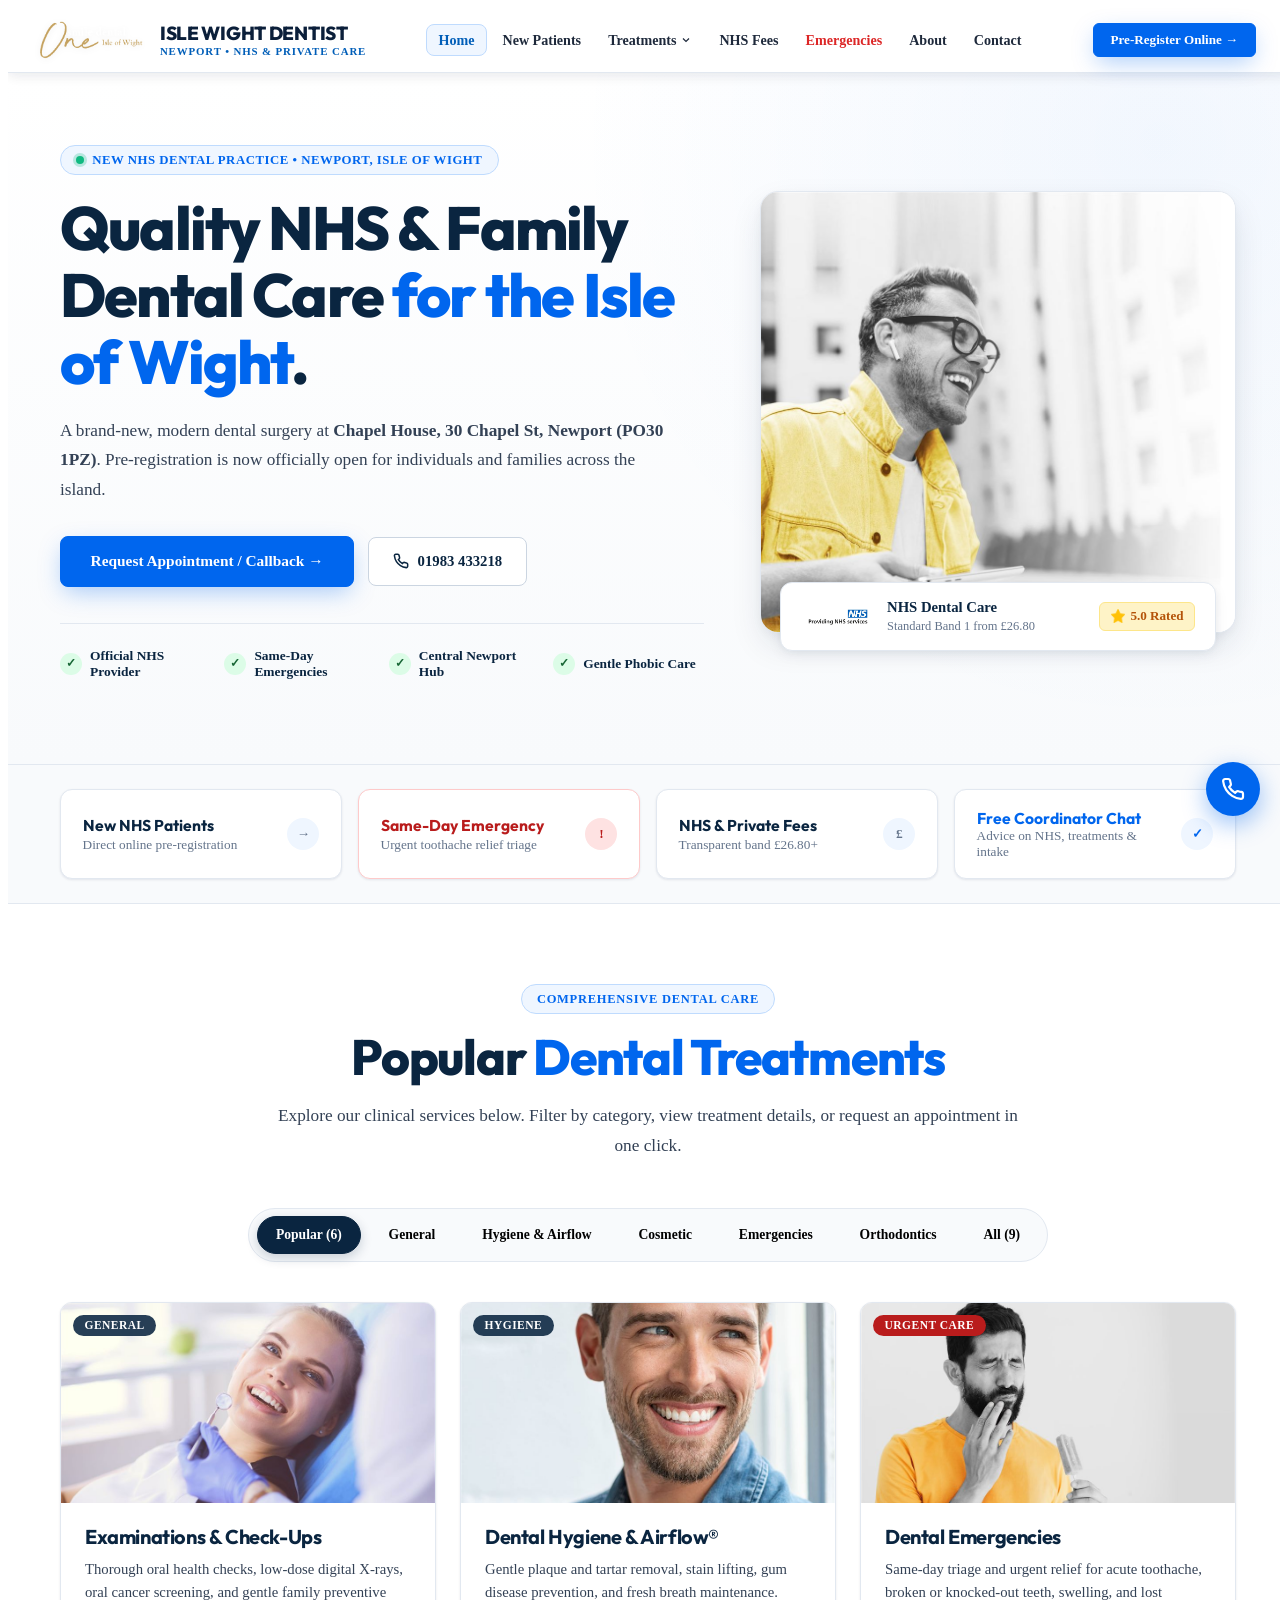
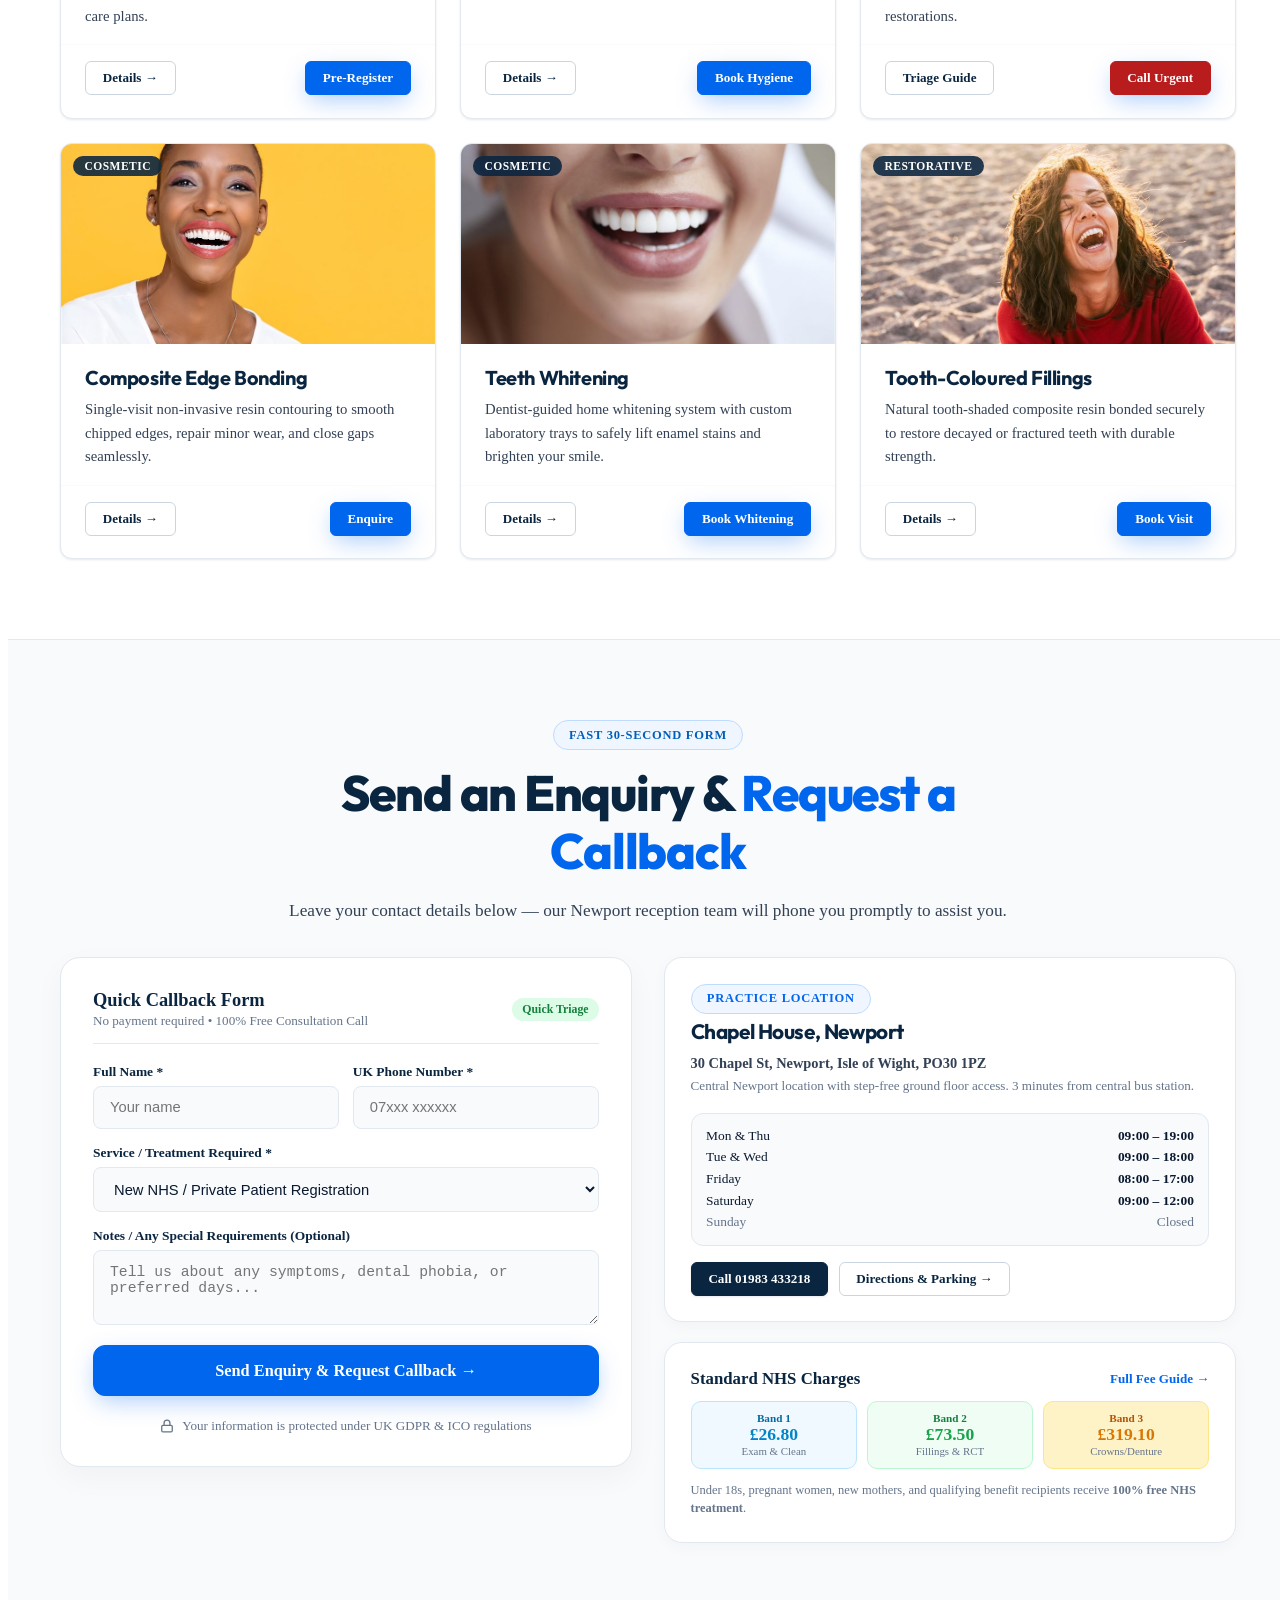
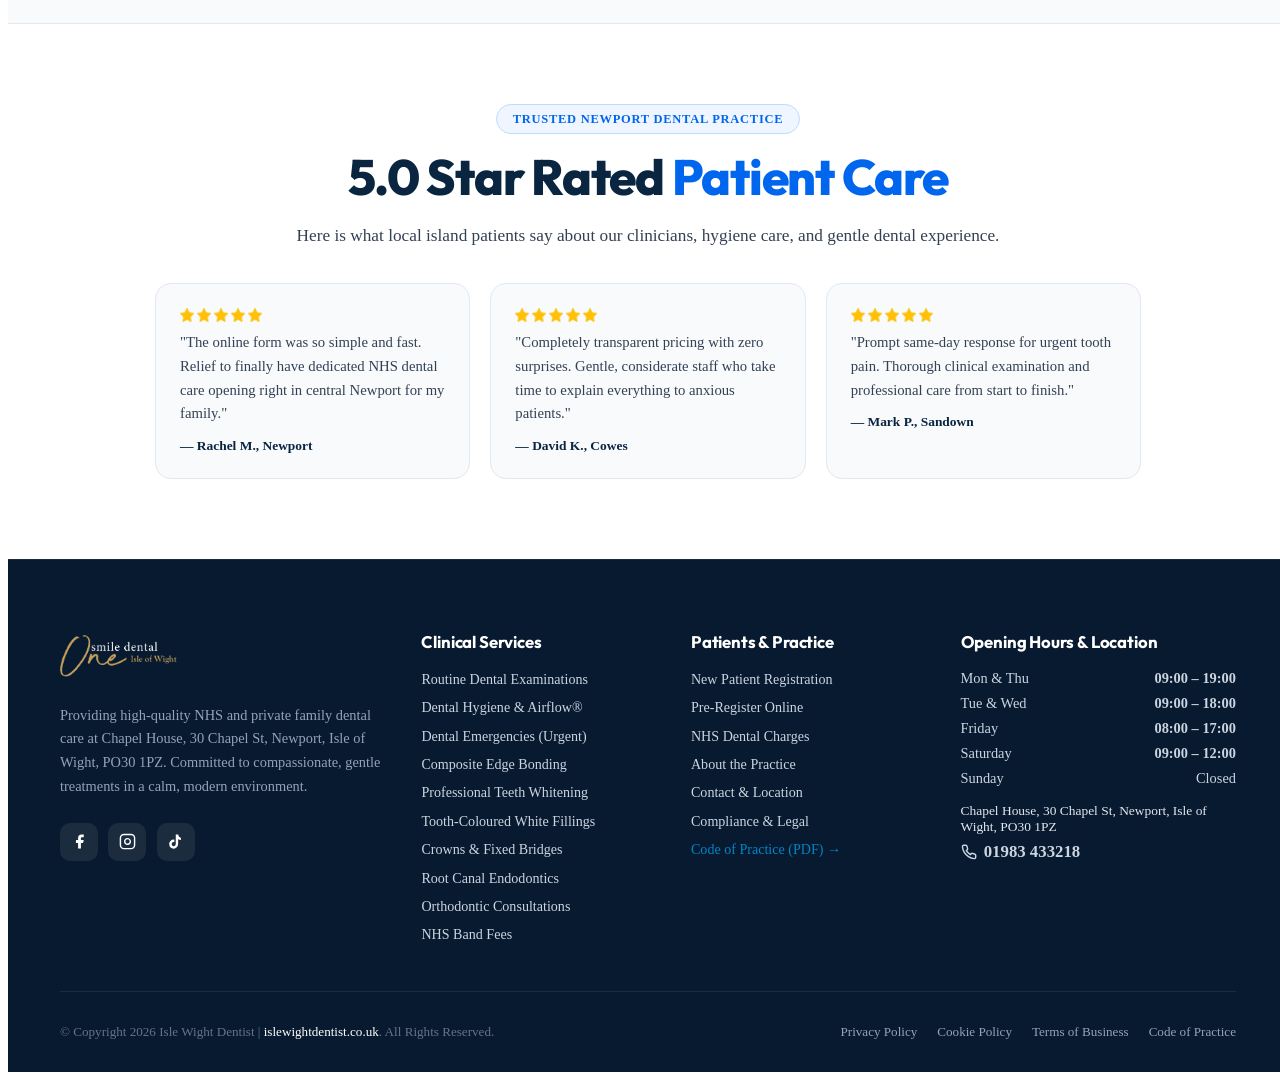
==== index.html @ fd38db3d "Complete production launch for Isle Wight Dentist website" ====
﻿<!DOCTYPE html>
<html lang="en">
<head>
  <meta charset="UTF-8">
  <meta name="viewport" content="width=device-width, initial-scale=1.0">
  <title>Isle Wight Dentist | New NHS &amp; Private Dental Practice in Newport, Isle of Wight</title>
  <meta name="description" content="Finally, an NHS dentist on the Isle of Wight with open pre-registration! Join Isle Wight Dentist at Chapel House, 30 Chapel St, Newport. Pre-register online in 60 seconds or call 01983 433218.">
  <link rel="canonical" href="https://islewightdentist.co.uk/">
  <link rel="icon" type="image/png" href="assets/images/ONE_favicon.png">
  <link rel="apple-touch-icon" href="assets/images/ONE_webclip.png">
  <link rel="preconnect" href="https://fonts.googleapis.com">
  <link rel="preconnect" href="https://fonts.gstatic.com" crossorigin>
  <link href="https://fonts.googleapis.com/css2?family=Outfit:wght@500;600;700;800;900&family=Plus+Jakarta+Sans:wght@400;500;600;700;800&family=Cormorant+Garamond:wght@600;700&display=swap" rel="stylesheet">
  <link rel="stylesheet" href="assets/css/styles.css?v=6">
</head>
<body>

  <!-- 1. HIGH-CONTRAST HEALTHCARE HEADER -->
  <header class="site-header">
    <!-- Main Navigation Bar -->
    <div class="header-main-bar">
      <div class="container header-inner">
        <!-- Distinct High-Contrast Brand Lockup -->
        <a href="index.html" class="brand-lockup" aria-label="Isle Wight Dentist Home">
          <div class="brand-logo-frame">
            <img src="assets/images/Isle_of_Wight.png" alt="Isle Wight Dentist Logo">
          </div>
          <div class="brand-meta">
            <span class="brand-title">ISLE WIGHT DENTIST</span>
            <span class="brand-subtitle">Newport &bull; NHS &amp; Private Care</span>
          </div>
        </a>

        <!-- Clean Spacious Desktop Navigation -->
        <nav class="desktop-nav" aria-label="Primary navigation">
          <a href="index.html" class="nav-link active" data-page="index.html">Home</a>
          <a href="new-patients.html" class="nav-link" data-page="new-patients.html">New Patients</a>

          <div class="nav-item">
            <a href="treatments.html" class="nav-link" data-page="treatments.html,dental-emergencies.html">
              <span>Treatments</span>
              <svg width="12" height="12" viewBox="0 0 24 24" fill="none" stroke="currentColor" stroke-width="2.4"><polyline points="6 9 12 15 18 9"/></svg>
            </a>
            <div class="nav-dropdown mega">
              <div class="nav-dd-heading">Clinical Dental Services</div>
              <a href="treatments.html#examinations" class="nav-dd-link">Routine Examinations &amp; Check-Ups</a>
              <a href="treatments.html#hygiene" class="nav-dd-link">Dental Hygiene &amp; Airflow&reg;</a>
              <a href="dental-emergencies.html" class="nav-dd-link">Dental Emergencies <span class="nav-dd-badge" style="background:#fee2e2;color:#b91c1c;">Urgent</span></a>
              <a href="treatments.html#bonding" class="nav-dd-link">Composite Edge Bonding</a>
              <a href="treatments.html#whitening" class="nav-dd-link">Professional Teeth Whitening</a>
              <a href="treatments.html#fillings" class="nav-dd-link">Tooth-Coloured White Fillings</a>
              <a href="treatments.html#crowns" class="nav-dd-link">Crowns &amp; Fixed Bridges</a>
              <a href="treatments.html#rct" class="nav-dd-link">Root Canal Endodontics</a>
              <a href="treatments.html#orthodontics" class="nav-dd-link">Orthodontic Consultations</a>
              <a href="nhs-fees.html" class="nav-dd-link">NHS Band Fees &amp; Exemptions</a>
            </div>
          </div>

          <a href="nhs-fees.html" class="nav-link" data-page="nhs-fees.html">NHS Fees</a>
          <a href="dental-emergencies.html" class="nav-link emergency" data-page="dental-emergencies.html">Emergencies</a>
          <a href="about.html" class="nav-link" data-page="about.html">About</a>
          <a href="contact.html" class="nav-link" data-page="contact.html">Contact</a>
        </nav>

        <!-- Right Header Actions -->
        <div class="header-actions">
          <a href="tel:01983433218" class="header-phone-btn" aria-label="Call Isle Wight Dentist">
            <svg width="14" height="14" viewBox="0 0 24 24" fill="none" stroke="currentColor" stroke-width="2.2"><path d="M22 16.92v3a2 2 0 0 1-2.18 2 19.79 19.79 0 0 1-8.63-3.07 19.5 19.5 0 0 1-6-6 19.79 19.79 0 0 1-3.07-8.67A2 2 0 0 1 4.11 2h3a2 2 0 0 1 2 1.72c.127.96.361 1.903.7 2.81a2 2 0 0 1-.45 2.11L8.09 9.91a16 16 0 0 0 6 6l1.27-1.27a2 2 0 0 1 2.11-.45c.907.339 1.85.573 2.81.7A2 2 0 0 1 22 16.92z"/></svg>
            <span>01983 433218</span>
          </a>
          <a href="#register" class="btn btn-primary btn-sm">
            Pre-Register Online &rarr;
          </a>
          <button id="mobile-menu-toggle" class="mobile-menu-toggle" aria-label="Toggle Menu" aria-expanded="false">
            <svg width="20" height="20" viewBox="0 0 24 24" fill="none" stroke="currentColor" stroke-width="2.2"><line x1="3" y1="6" x2="21" y2="6"/><line x1="3" y1="12" x2="21" y2="12"/><line x1="3" y1="18" x2="21" y2="18"/></svg>
          </button>
        </div>
      </div>
    </div>

    <!-- Mobile Drawer -->
    <div id="mobile-drawer" class="mobile-drawer">
      <div class="mobile-drawer-links">
        <a href="index.html" class="mobile-drawer-link">Home <span>&rarr;</span></a>
        <a href="new-patients.html" class="mobile-drawer-link">New Patients (Pre-Register) <span>&rarr;</span></a>
        <a href="treatments.html" class="mobile-drawer-link">Dental Treatments <span>&rarr;</span></a>
        <a href="nhs-fees.html" class="mobile-drawer-link">NHS Dental Fees <span>&rarr;</span></a>
        <a href="dental-emergencies.html" class="mobile-drawer-link" style="color:var(--emergency-red);">Dental Emergencies <span>Urgent</span></a>
        <a href="about.html" class="mobile-drawer-link">About the Practice <span>&rarr;</span></a>
        <a href="contact.html" class="mobile-drawer-link">Contact &amp; Location <span>&rarr;</span></a>
        <div style="display:grid;grid-template-columns:1fr 1fr;gap:0.5rem;margin-top:0.75rem;">
          <a href="tel:01983433218" class="btn btn-navy btn-sm">Call 01983 433218</a>
          <a href="#register" class="btn btn-primary btn-sm">Pre-Register Now</a>
        </div>
      </div>
    </div>
  </header>

  <main>
    <!-- 2. BRAND NEW HERO SECTION (Fresh Medical Showcase) -->
    <section class="hero-medical">
      <div class="container hero-grid">
        <div>
          <div class="hero-eyebrow-tag">
            <span class="status-dot"></span>
            <span>NEW NHS DENTAL PRACTICE &bull; NEWPORT, ISLE OF WIGHT</span>
          </div>

          <h1 class="hero-medical-title">
            Quality NHS &amp; Family Dental Care <span class="accent">for the Isle of Wight</span>.
          </h1>

          <p class="hero-medical-copy">
            A brand-new, modern dental surgery at <strong>Chapel House, 30 Chapel St, Newport (PO30 1PZ)</strong>. Pre-registration is now officially open for individuals and families across the island.
          </p>

          <div class="hero-cta-row">
            <a href="#enquiry" class="btn btn-primary" style="padding:0.95rem 1.85rem;font-size:0.96rem;">
              Request Appointment / Callback &rarr;
            </a>
            <a href="tel:01983433218" class="btn btn-outline" style="padding:0.95rem 1.5rem;">
              <svg width="16" height="16" viewBox="0 0 24 24" fill="none" stroke="currentColor" stroke-width="2.3"><path d="M22 16.92v3a2 2 0 0 1-2.18 2 19.79 19.79 0 0 1-8.63-3.07 19.5 19.5 0 0 1-6-6 19.79 19.79 0 0 1-3.07-8.67A2 2 0 0 1 4.11 2h3a2 2 0 0 1 2 1.72c.127.96.361 1.903.7 2.81a2 2 0 0 1-.45 2.11L8.09 9.91a16 16 0 0 0 6 6l1.27-1.27a2 2 0 0 1 2.11-.45c.907.339 1.85.573 2.81.7A2 2 0 0 1 22 16.92z"/></svg>
              01983 433218
            </a>
          </div>

          <div class="hero-trust-bar">
            <div class="hero-trust-item">
              <span class="hero-trust-check">&#10003;</span>
              <span>Official NHS Provider</span>
            </div>
            <div class="hero-trust-item">
              <span class="hero-trust-check">&#10003;</span>
              <span>Same-Day Emergencies</span>
            </div>
            <div class="hero-trust-item">
              <span class="hero-trust-check">&#10003;</span>
              <span>Central Newport Hub</span>
            </div>
            <div class="hero-trust-item">
              <span class="hero-trust-check">&#10003;</span>
              <span>Gentle Phobic Care</span>
            </div>
          </div>
        </div>

        <!-- RIGHT HERO COLUMN: VIBRANT DENTAL SMILE WITH LIVE FLOATING BADGES -->
        <div class="hero-photo-wrap">
          <div class="hero-photo-frame">
            <img src="assets/images/hero-smile.jpg" alt="Isle Wight Dentist Newport practice" fetchpriority="high">
          </div>
          <div class="hero-floating-nhs-card">
            <div style="display:flex;align-items:center;gap:0.75rem;">
              <img src="assets/images/NHS_logo.jpg" alt="NHS Dental Practice" style="width:74px;height:auto;border-radius:4px;">
              <div>
                <strong style="display:block;font-size:0.92rem;line-height:1.2;color:var(--primary);">NHS Dental Care</strong>
                <span style="font-size:0.78rem;color:var(--muted);">Standard Band 1 from &pound;26.80</span>
              </div>
            </div>
            <div style="display:flex;align-items:center;gap:0.35rem;background:#fef3c7;padding:0.35rem 0.65rem;border-radius:6px;border:1px solid #fde68a;">
              <img src="assets/images/star.png" alt="Star" style="width:14px;height:14px;">
              <strong style="font-size:0.82rem;color:#b45309;">5.0 Rated</strong>
            </div>
          </div>
        </div>
      </div>
    </section>

    <!-- 4. CREDIBILITY & TRUST TICKER -->
    <section class="quick-convert-strip">
      <div class="container quick-convert-grid">
        <a href="#register" class="quick-convert-tile">
          <div>
            <strong>New NHS Patients</strong>
            <span>Direct online pre-registration</span>
          </div>
          <span class="tile-arrow">&rarr;</span>
        </a>
        <a href="dental-emergencies.html" class="quick-convert-tile" style="border-color:#fecaca;">
          <div>
            <strong style="color:#b91c1c;">Same-Day Emergency</strong>
            <span>Urgent toothache relief triage</span>
          </div>
          <span class="tile-arrow" style="background:#fee2e2;color:#b91c1c;">!</span>
        </a>
        <a href="nhs-fees.html" class="quick-convert-tile">
          <div>
            <strong>NHS &amp; Private Fees</strong>
            <span>Transparent band &pound;26.80+</span>
          </div>
          <span class="tile-arrow">&pound;</span>
        </a>
        <button type="button" class="quick-convert-tile" data-open-lead-modal data-lead-topic="Free Coordinator Consultation" style="text-align:left;width:100%;cursor:pointer;background:#ffffff;">
          <div>
            <strong style="color:var(--brand-blue);">Free Coordinator Chat</strong>
            <span>Advice on NHS, treatments &amp; intake</span>
          </div>
          <span class="tile-arrow" style="background:#eff6ff;color:var(--brand-blue);">&#10003;</span>
        </button>
      </div>
    </section>

    <!-- 4. POPULAR DENTAL TREATMENTS SHOWCASE (Visual Picture Cards with Category Filter) -->
    <section id="treatments" class="section">
      <div class="container">
        <div class="section-header">
          <span class="eyebrow">Comprehensive Dental Care</span>
          <h2 class="section-title">Popular <span class="accent">Dental Treatments</span></h2>
          <p class="section-lead">Explore our clinical services below. Filter by category, view treatment details, or request an appointment in one click.</p>
        </div>

        <div class="cat-tabs-wrap" role="tablist" aria-label="Dental treatment categories">
          <button type="button" class="cat-tab-btn active" data-cat-tab="popular">Popular (6)</button>
          <button type="button" class="cat-tab-btn" data-cat-tab="general">General</button>
          <button type="button" class="cat-tab-btn" data-cat-tab="hygiene">Hygiene &amp; Airflow</button>
          <button type="button" class="cat-tab-btn" data-cat-tab="cosmetic">Cosmetic</button>
          <button type="button" class="cat-tab-btn" data-cat-tab="emergency">Emergencies</button>
          <button type="button" class="cat-tab-btn" data-cat-tab="referrals">Orthodontics</button>
          <button type="button" class="cat-tab-btn" data-cat-tab="all">All (9)</button>
        </div>

        <div class="treatments-grid">
          <!-- 1. Examinations & Check-Ups -->
          <article class="service-card" data-cat="popular general">
            <div class="service-card-top">
              <div class="service-card-img">
                <img src="assets/images/treatment-checkups.jpg" alt="Routine dental check-ups Isle of Wight" loading="lazy">
                <span class="service-cat-tag">General</span>
              </div>
              <div class="service-card-body">
                <h3 class="service-card-title">Examinations &amp; Check-Ups</h3>
                <p class="service-card-desc">Thorough oral health checks, low-dose digital X-rays, oral cancer screening, and gentle family preventive care plans.</p>
              </div>
            </div>
            <div class="service-card-footer">
              <a href="treatments.html#examinations" class="btn btn-outline btn-sm">Details &rarr;</a>
              <a href="#register" class="btn btn-primary btn-sm">Pre-Register</a>
            </div>
          </article>

          <!-- 2. Dental Hygiene & Airflow -->
          <article class="service-card" data-cat="popular hygiene">
            <div class="service-card-top">
              <div class="service-card-img">
                <img src="assets/images/card-hygiene.jpg" alt="Dental Hygiene and Airflow clean" loading="lazy">
                <span class="service-cat-tag">Hygiene</span>
              </div>
              <div class="service-card-body">
                <h3 class="service-card-title">Dental Hygiene &amp; Airflow&reg;</h3>
                <p class="service-card-desc">Gentle plaque and tartar removal, stain lifting, gum disease prevention, and fresh breath maintenance.</p>
              </div>
            </div>
            <div class="service-card-footer">
              <a href="treatments.html#hygiene" class="btn btn-outline btn-sm">Details &rarr;</a>
              <button type="button" class="btn btn-gold btn-sm" data-open-lead-modal data-lead-topic="Hygiene &amp; Preventive Care">Book Hygiene</button>
            </div>
          </article>

          <!-- 3. Dental Emergencies -->
          <article class="service-card" data-cat="popular emergency">
            <div class="service-card-top">
              <div class="service-card-img">
                <img src="assets/images/card-emergency.jpg" alt="Emergency Dentist Newport Isle of Wight" loading="lazy">
                <span class="service-cat-tag" style="background:#b91c1c;color:#ffffff;">Urgent Care</span>
              </div>
              <div class="service-card-body">
                <h3 class="service-card-title">Dental Emergencies</h3>
                <p class="service-card-desc">Same-day triage and urgent relief for acute toothache, broken or knocked-out teeth, swelling, and lost restorations.</p>
              </div>
            </div>
            <div class="service-card-footer">
              <a href="dental-emergencies.html" class="btn btn-outline btn-sm">Triage Guide</a>
              <a href="tel:01983433218" class="btn btn-primary btn-sm" style="background:#b91c1c;border-color:#b91c1c;">Call Urgent</a>
            </div>
          </article>

          <!-- 4. Composite Edge Bonding -->
          <article class="service-card" data-cat="popular cosmetic">
            <div class="service-card-top">
              <div class="service-card-img">
                <img src="assets/images/card-bonding.jpg" alt="Composite Bonding Isle of Wight" loading="lazy">
                <span class="service-cat-tag">Cosmetic</span>
              </div>
              <div class="service-card-body">
                <h3 class="service-card-title">Composite Edge Bonding</h3>
                <p class="service-card-desc">Single-visit non-invasive resin contouring to smooth chipped edges, repair minor wear, and close gaps seamlessly.</p>
              </div>
            </div>
            <div class="service-card-footer">
              <a href="treatments.html#bonding" class="btn btn-outline btn-sm">Details &rarr;</a>
              <button type="button" class="btn btn-gold btn-sm" data-open-lead-modal data-lead-topic="Composite Bonding">Enquire</button>
            </div>
          </article>

          <!-- 5. Professional Teeth Whitening -->
          <article class="service-card" data-cat="popular cosmetic">
            <div class="service-card-top">
              <div class="service-card-img">
                <img src="assets/images/treatment-whitening.jpg" alt="Professional Teeth Whitening" loading="lazy">
                <span class="service-cat-tag">Cosmetic</span>
              </div>
              <div class="service-card-body">
                <h3 class="service-card-title">Teeth Whitening</h3>
                <p class="service-card-desc">Dentist-guided home whitening system with custom laboratory trays to safely lift enamel stains and brighten your smile.</p>
              </div>
            </div>
            <div class="service-card-footer">
              <a href="treatments.html#whitening" class="btn btn-outline btn-sm">Details &rarr;</a>
              <button type="button" class="btn btn-gold btn-sm" data-open-lead-modal data-lead-topic="Teeth Whitening">Book Whitening</button>
            </div>
          </article>

          <!-- 6. White Tooth-Coloured Fillings -->
          <article class="service-card" data-cat="popular general">
            <div class="service-card-top">
              <div class="service-card-img">
                <img src="assets/images/treatment-fillings.jpg" alt="Tooth Coloured White Fillings" loading="lazy">
                <span class="service-cat-tag">Restorative</span>
              </div>
              <div class="service-card-body">
                <h3 class="service-card-title">Tooth-Coloured Fillings</h3>
                <p class="service-card-desc">Natural tooth-shaded composite resin bonded securely to restore decayed or fractured teeth with durable strength.</p>
              </div>
            </div>
            <div class="service-card-footer">
              <a href="treatments.html#fillings" class="btn btn-outline btn-sm">Details &rarr;</a>
              <button type="button" class="btn btn-gold btn-sm" data-open-lead-modal data-lead-topic="White Fillings">Book Visit</button>
            </div>
          </article>

          <!-- 7. Crowns & Fixed Bridges -->
          <article class="service-card hidden-card" data-cat="general">
            <div class="service-card-top">
              <div class="service-card-img">
                <img src="assets/images/treatment-crowns.jpg" alt="Dental Crowns and Fixed Bridges" loading="lazy">
                <span class="service-cat-tag">Restorative</span>
              </div>
              <div class="service-card-body">
                <h3 class="service-card-title">Crowns &amp; Fixed Bridges</h3>
                <p class="service-card-desc">Custom laboratory-crafted ceramic and porcelain crowns to protect weakened teeth and bridges to replace missing teeth.</p>
              </div>
            </div>
            <div class="service-card-footer">
              <a href="treatments.html#crowns" class="btn btn-outline btn-sm">Details &rarr;</a>
              <button type="button" class="btn btn-gold btn-sm" data-open-lead-modal data-lead-topic="Crowns & Bridges">Enquire</button>
            </div>
          </article>

          <!-- 8. Root Canal Endodontics -->
          <article class="service-card hidden-card" data-cat="general emergency">
            <div class="service-card-top">
              <div class="service-card-img">
                <img src="assets/images/treatment-rct.jpg" alt="Root Canal Endodontic Treatment" loading="lazy">
                <span class="service-cat-tag">Endodontics</span>
              </div>
              <div class="service-card-body">
                <h3 class="service-card-title">Root Canal Treatment</h3>
                <p class="service-card-desc">Painless modern root canal therapy using precision instruments to treat infected nerve pulp and avoid tooth extraction.</p>
              </div>
            </div>
            <div class="service-card-footer">
              <a href="treatments.html#rct" class="btn btn-outline btn-sm">Details &rarr;</a>
              <button type="button" class="btn btn-gold btn-sm" data-open-lead-modal data-lead-topic="Root Canal">Enquire</button>
            </div>
          </article>

          <!-- 9. Orthodontic Consultations -->
          <article class="service-card hidden-card" data-cat="referrals">
            <div class="service-card-top">
              <div class="service-card-img">
                <img src="assets/images/card-referrals.jpg" alt="Orthodontic Consultations Isle of Wight" loading="lazy">
                <span class="service-cat-tag">Orthodontics</span>
              </div>
              <div class="service-card-body">
                <h3 class="service-card-title">Orthodontic Consultations</h3>
                <p class="service-card-desc">Teeth straightening and bite assessments for adults and children to evaluate crowding, spacing, and modern alignment.</p>
              </div>
            </div>
            <div class="service-card-footer">
              <a href="treatments.html#orthodontics" class="btn btn-outline btn-sm">Details &rarr;</a>
              <button type="button" class="btn btn-gold btn-sm" data-open-lead-modal data-lead-topic="Orthodontic Consultation">Book Consult</button>
            </div>
          </article>
        </div>
      </div>
    </section>

    <!-- 5. SHORT HIGH-CONVERTING APPOINTMENT & ENQUIRY SECTION -->
    <section id="enquiry" class="section" style="background:#f8fafc;border-top:1px solid var(--border);border-bottom:1px solid var(--border);">
      <span id="register" style="position:relative;top:-80px;"></span>
      <div class="container">
        <div class="section-header" style="margin-bottom:2rem;">
          <span class="eyebrow nhs">Fast 30-Second Form</span>
          <h2 class="section-title">Send an Enquiry &amp; <span class="accent">Request a Callback</span></h2>
          <p class="section-lead">Leave your contact details below &mdash; our Newport reception team will phone you promptly to assist you.</p>
        </div>

        <div class="split-grid" style="align-items:start;gap:2rem;">
          <!-- Left: Clean 4-Field Enquiry Form -->
          <div style="background:#ffffff;border:1.5px solid var(--border);border-radius:20px;padding:2rem;box-shadow:0 10px 30px rgba(0,0,0,0.04);">
            <div style="display:flex;align-items:center;justify-content:space-between;gap:0.75rem;margin-bottom:1.25rem;padding-bottom:0.85rem;border-bottom:1px solid var(--border);">
              <div>
                <strong style="display:block;font-size:1.15rem;color:var(--primary);">Quick Callback Form</strong>
                <span style="font-size:0.82rem;color:var(--muted);">No payment required &bull; 100% Free Consultation Call</span>
              </div>
              <span style="background:#dcfce7;color:#15803d;font-size:0.74rem;font-weight:800;padding:0.25rem 0.65rem;border-radius:9999px;">Quick Triage</span>
            </div>

            <form id="home-callback-form" class="form-grid" action="https://formsubmit.co/isleofwight@onesmiledental.co.uk" method="POST">
              <input type="hidden" name="_subject" value="Homepage Callback Request - Isle Wight Dentist">
              <input type="hidden" name="_captcha" value="false">
              <input type="hidden" name="_replyto" value="isleofwight@onesmiledental.co.uk">
              <div style="display:grid;grid-template-columns:1fr 1fr;gap:0.85rem;">
                <div>
                  <label class="form-label" for="hc-name">Full Name *</label>
                  <input id="hc-name" name="Full Name" type="text" class="form-input" required placeholder="Your name">
                </div>
                <div>
                  <label class="form-label" for="hc-phone">UK Phone Number *</label>
                  <input id="hc-phone" name="Phone Number" type="tel" class="form-input" required placeholder="07xxx xxxxxx">
                </div>
              </div>

              <div>
                <label class="form-label" for="hc-topic">Service / Treatment Required *</label>
                <select id="hc-topic" name="Treatment Topic" class="form-input">
                  <option value="New NHS / Private Pre-Registration">New NHS / Private Patient Registration</option>
                  <option value="Routine Dental Examination">Routine Dental Check-Up &amp; Examination</option>
                  <option value="Dental Emergency">Dental Emergency / Same-Day Urgent Pain</option>
                  <option value="Hygiene & Airflow">Dental Hygiene &amp; Airflow&reg; Stain Removal</option>
                  <option value="Composite Bonding">Cosmetic Edge Bonding</option>
                  <option value="Teeth Whitening">Professional Teeth Whitening</option>
                  <option value="White Fillings">White Fillings / Tooth Repair</option>
                  <option value="Crowns & Bridges">Dental Crowns &amp; Bridges</option>
                  <option value="Root Canal">Root Canal Endodontics</option>
                  <option value="Orthodontic Consultation">Orthodontic Consultation (Aligners / Braces)</option>
                  <option value="General Question">General Practice Enquiry</option>
                </select>
              </div>

              <div>
                <label class="form-label" for="hc-message">Notes / Any Special Requirements (Optional)</label>
                <textarea id="hc-message" name="Notes" class="form-input" rows="3" placeholder="Tell us about any symptoms, dental phobia, or preferred days..."></textarea>
              </div>

              <button type="submit" class="btn btn-gold" style="width:100%;font-size:1.02rem;padding:0.9rem;border-radius:12px;">
                Send Enquiry &amp; Request Callback &rarr;
              </button>

              <div style="display:flex;align-items:center;justify-content:center;gap:0.5rem;font-size:0.82rem;color:var(--muted);margin-top:0.35rem;">
                <svg width="14" height="14" viewBox="0 0 24 24" fill="none" stroke="currentColor" stroke-width="2.2"><rect x="3" y="11" width="18" height="11" rx="2" ry="2"/><path d="M7 11V7a5 5 0 0 1 10 0v4"/></svg>
                <span>Your information is protected under UK GDPR &amp; ICO regulations</span>
              </div>
            </form>

            <div id="home-callback-success" style="display:none;padding:1.35rem;border-radius:14px;background:#ecfdf5;border:1px solid #a7f3d0;color:#065f46;text-align:center;">
              <strong style="display:block;font-size:1.15rem;margin-bottom:0.35rem;">Enquiry Successfully Sent!</strong>
              <p style="font-size:0.88rem;margin-bottom:1rem;color:#047857;">Thank you. Our Newport reception team will phone you promptly to assist you.</p>
              <a href="tel:01983433218" class="btn btn-teal btn-sm">Need Urgent Assistance? Call 01983 433218</a>
            </div>
          </div>

          <!-- Right: Newport Surgery Details & NHS Band Overview -->
          <div style="display:grid;gap:1.25rem;">
            <!-- Clinic Location Card -->
            <div style="background:#ffffff;border:1px solid var(--border);border-radius:18px;padding:1.6rem;box-shadow:0 4px 16px rgba(0,0,0,0.03);">
              <span class="eyebrow" style="color:var(--teal);margin-bottom:0.35rem;">Practice Location</span>
              <h3 style="font-size:1.3rem;margin-bottom:0.5rem;color:var(--primary);">Chapel House, Newport</h3>
              <p style="font-size:0.9rem;color:var(--ink-body);line-height:1.55;margin-bottom:1rem;">
                <strong>30 Chapel St, Newport, Isle of Wight, PO30 1PZ</strong><br>
                <span style="font-size:0.82rem;color:var(--muted);">Central Newport location with step-free ground floor access. 3 minutes from central bus station.</span>
              </p>

              <div style="display:grid;gap:0.35rem;font-size:0.84rem;color:var(--ink);background:#f8fafc;padding:0.9rem;border-radius:12px;border:1px solid var(--border);margin-bottom:1rem;">
                <div style="display:flex;justify-content:space-between;"><span>Mon &amp; Thu</span><strong>09:00 &ndash; 19:00</strong></div>
                <div style="display:flex;justify-content:space-between;"><span>Tue &amp; Wed</span><strong>09:00 &ndash; 18:00</strong></div>
                <div style="display:flex;justify-content:space-between;"><span>Friday</span><strong>08:00 &ndash; 17:00</strong></div>
                <div style="display:flex;justify-content:space-between;"><span>Saturday</span><strong>09:00 &ndash; 12:00</strong></div>
                <div style="display:flex;justify-content:space-between;color:var(--muted);"><span>Sunday</span><span>Closed</span></div>
              </div>

              <div style="display:flex;gap:0.65rem;flex-wrap:wrap;">
                <a href="tel:01983433218" class="btn btn-teal btn-sm">Call 01983 433218</a>
                <a href="contact.html" class="btn btn-outline btn-sm">Directions &amp; Parking &rarr;</a>
              </div>
            </div>

            <!-- NHS Charges Summary -->
            <div style="background:#ffffff;border:1px solid var(--border);border-radius:18px;padding:1.6rem;box-shadow:0 4px 16px rgba(0,0,0,0.03);">
              <div style="display:flex;align-items:center;justify-content:space-between;margin-bottom:0.75rem;">
                <strong style="font-size:1.05rem;color:var(--primary);">Standard NHS Charges</strong>
                <a href="nhs-fees.html" style="font-size:0.82rem;font-weight:700;color:var(--brand-blue);">Full Fee Guide &rarr;</a>
              </div>

              <div style="display:grid;grid-template-columns:repeat(3,1fr);gap:0.6rem;text-align:center;">
                <div style="padding:0.65rem 0.4rem;border-radius:10px;background:#f0f9ff;border:1px solid #bae6fd;">
                  <span style="font-size:0.7rem;font-weight:700;color:#0369a1;display:block;">Band 1</span>
                  <strong style="font-size:1.1rem;color:#0284c7;">&pound;26.80</strong>
                  <span style="font-size:0.68rem;color:#64748b;display:block;">Exam &amp; Clean</span>
                </div>
                <div style="padding:0.65rem 0.4rem;border-radius:10px;background:#f0fdf4;border:1px solid #bbf7d0;">
                  <span style="font-size:0.7rem;font-weight:700;color:#15803d;display:block;">Band 2</span>
                  <strong style="font-size:1.1rem;color:#16a34a;">&pound;73.50</strong>
                  <span style="font-size:0.68rem;color:#64748b;display:block;">Fillings &amp; RCT</span>
                </div>
                <div style="padding:0.65rem 0.4rem;border-radius:10px;background:#fef3c7;border:1px solid #fde68a;">
                  <span style="font-size:0.7rem;font-weight:700;color:#b45309;display:block;">Band 3</span>
                  <strong style="font-size:1.1rem;color:#d97706;">&pound;319.10</strong>
                  <span style="font-size:0.68rem;color:#64748b;display:block;">Crowns/Denture</span>
                </div>
              </div>
              <p style="font-size:0.78rem;color:var(--muted);margin-top:0.75rem;line-height:1.45;">
                Under 18s, pregnant women, new mothers, and qualifying benefit recipients receive <strong>100% free NHS treatment</strong>.
              </p>
            </div>
          </div>
        </div>
      </div>
    </section>

    <!-- 6. CONCISE 5-STAR PATIENT REVIEWS -->
    <section class="section" style="background:#ffffff;">
      <div class="container" style="max-width:1050px;">
        <div class="section-header" style="margin-bottom:2rem;">
          <span class="eyebrow" style="color:var(--gold);">Trusted Newport Dental Practice</span>
          <h2 class="section-title">5.0 Star Rated <span class="accent">Patient Care</span></h2>
          <p class="section-lead">Here is what local island patients say about our clinicians, hygiene care, and gentle dental experience.</p>
        </div>

        <div style="display:grid;grid-template-columns:repeat(auto-fit, minmax(290px, 1fr));gap:1.25rem;">
          <div style="background:#f8fafc;border:1px solid var(--border);border-radius:16px;padding:1.5rem;">
            <div style="display:flex;gap:3px;align-items:center;margin-bottom:0.6rem;">
              <img src="assets/images/star.png" alt="Star" style="width:14px;height:14px;">
              <img src="assets/images/star.png" alt="Star" style="width:14px;height:14px;">
              <img src="assets/images/star.png" alt="Star" style="width:14px;height:14px;">
              <img src="assets/images/star.png" alt="Star" style="width:14px;height:14px;">
              <img src="assets/images/star.png" alt="Star" style="width:14px;height:14px;">
            </div>
            <p style="font-size:0.92rem;color:var(--ink-body);line-height:1.6;margin-bottom:0.75rem;">"The online form was so simple and fast. Relief to finally have dedicated NHS dental care opening right in central Newport for my family."</p>
            <strong style="font-size:0.84rem;color:var(--primary);display:block;">&mdash; Rachel M., Newport</strong>
          </div>

          <div style="background:#f8fafc;border:1px solid var(--border);border-radius:16px;padding:1.5rem;">
            <div style="display:flex;gap:3px;align-items:center;margin-bottom:0.6rem;">
              <img src="assets/images/star.png" alt="Star" style="width:14px;height:14px;">
              <img src="assets/images/star.png" alt="Star" style="width:14px;height:14px;">
              <img src="assets/images/star.png" alt="Star" style="width:14px;height:14px;">
              <img src="assets/images/star.png" alt="Star" style="width:14px;height:14px;">
              <img src="assets/images/star.png" alt="Star" style="width:14px;height:14px;">
            </div>
            <p style="font-size:0.92rem;color:var(--ink-body);line-height:1.6;margin-bottom:0.75rem;">"Completely transparent pricing with zero surprises. Gentle, considerate staff who take time to explain everything to anxious patients."</p>
            <strong style="font-size:0.84rem;color:var(--primary);display:block;">&mdash; David K., Cowes</strong>
          </div>

          <div style="background:#f8fafc;border:1px solid var(--border);border-radius:16px;padding:1.5rem;">
            <div style="display:flex;gap:3px;align-items:center;margin-bottom:0.6rem;">
              <img src="assets/images/star.png" alt="Star" style="width:14px;height:14px;">
              <img src="assets/images/star.png" alt="Star" style="width:14px;height:14px;">
              <img src="assets/images/star.png" alt="Star" style="width:14px;height:14px;">
              <img src="assets/images/star.png" alt="Star" style="width:14px;height:14px;">
              <img src="assets/images/star.png" alt="Star" style="width:14px;height:14px;">
            </div>
            <p style="font-size:0.92rem;color:var(--ink-body);line-height:1.6;margin-bottom:0.75rem;">"Prompt same-day response for urgent tooth pain. Thorough clinical examination and professional care from start to finish."</p>
            <strong style="font-size:0.84rem;color:var(--primary);display:block;">&mdash; Mark P., Sandown</strong>
          </div>
        </div>
      </div>
    </section>
  </main>

  <!-- 11. MAIN FOOTER -->
  <footer class="site-footer">
    <div class="container">
      <div class="footer-grid">
        <div>
          <a href="index.html" class="brand-logo" style="margin-bottom:1.25rem;display:inline-block;">
            <img src="assets/images/Isle_of_Wight.png" alt="Isle Wight Dentist Logo" style="height:48px;width:auto;">
          </a>
          <p class="footer-copy">
            Providing high-quality NHS and private family dental care at Chapel House, 30 Chapel St, Newport, Isle of Wight, PO30 1PZ. Committed to compassionate, gentle treatments in a calm, modern environment.
          </p>
          <div style="display:flex;align-items:center;gap:0.65rem;margin-top:1.5rem;">
            <a href="https://www.facebook.com/" target="_blank" rel="noopener noreferrer" aria-label="Facebook" style="width:38px;height:38px;border-radius:10px;background:rgba(255,255,255,0.08);display:flex;align-items:center;justify-content:center;color:#ffffff;transition:all 0.2s ease;">
              <svg width="17" height="17" viewBox="0 0 24 24" fill="currentColor"><path d="M18 2h-3a5 5 0 0 0-5 5v3H7v4h3v8h4v-8h3l1-4h-4V7a1 1 0 0 1 1-1h3z"/></svg>
            </a>
            <a href="https://www.instagram.com/1aorthodontics/" target="_blank" rel="noopener noreferrer" aria-label="Instagram" style="width:38px;height:38px;border-radius:10px;background:rgba(255,255,255,0.08);display:flex;align-items:center;justify-content:center;color:#ffffff;transition:all 0.2s ease;">
              <svg width="17" height="17" viewBox="0 0 24 24" fill="none" stroke="currentColor" stroke-width="2"><rect x="2" y="2" width="20" height="20" rx="5" ry="5"/><path d="M16 11.37A4 4 0 1 1 12.63 8 4 4 0 0 1 16 11.37z"/><line x1="17.5" y1="6.5" x2="17.51" y2="6.5"/></svg>
            </a>
            <a href="https://www.tiktok.com/" target="_blank" rel="noopener noreferrer" aria-label="TikTok" style="width:38px;height:38px;border-radius:10px;background:rgba(255,255,255,0.08);display:flex;align-items:center;justify-content:center;color:#ffffff;transition:all 0.2s ease;">
              <svg width="17" height="17" viewBox="0 0 24 24" fill="currentColor"><path d="M19.59 6.69a4.83 4.83 0 0 1-3.77-4.25V2h-3.45v13.67a2.89 2.89 0 0 1-5.2 1.74 2.89 2.89 0 0 1 2.31-4.64c.298-.002.595.042.88.13V9.4a6.33 6.33 0 0 0-1-.08A6.34 6.34 0 0 0 3 15.66a6.34 6.34 0 0 0 10.82 4.49 6.27 6.27 0 0 0 1.88-4.49V8.65a8.27 8.27 0 0 0 3.89 1.13v-3.09Z"/></svg>
            </a>
          </div>
        </div>

        <div>
          <h4 class="footer-heading">Clinical Services</h4>
          <ul class="footer-links">
            <li><a href="treatments.html#examinations">Routine Dental Examinations</a></li>
            <li><a href="treatments.html#hygiene">Dental Hygiene &amp; Airflow&reg;</a></li>
            <li><a href="dental-emergencies.html">Dental Emergencies (Urgent)</a></li>
            <li><a href="treatments.html#bonding">Composite Edge Bonding</a></li>
            <li><a href="treatments.html#whitening">Professional Teeth Whitening</a></li>
            <li><a href="treatments.html#fillings">Tooth-Coloured White Fillings</a></li>
            <li><a href="treatments.html#crowns">Crowns &amp; Fixed Bridges</a></li>
            <li><a href="treatments.html#rct">Root Canal Endodontics</a></li>
            <li><a href="treatments.html#orthodontics">Orthodontic Consultations</a></li>
            <li><a href="nhs-fees.html">NHS Band Fees</a></li>
          </ul>
        </div>

        <div>
          <h4 class="footer-heading">Patients &amp; Practice</h4>
          <ul class="footer-links">
            <li><a href="new-patients.html">New Patient Registration</a></li>
            <li><a href="#register">Pre-Register Online</a></li>
            <li><a href="nhs-fees.html">NHS Dental Charges</a></li>
            <li><a href="about.html">About the Practice</a></li>
            <li><a href="contact.html">Contact &amp; Location</a></li>
            <li><a href="compliance.html">Compliance &amp; Legal</a></li>
            <li><a href="assets/docs/Pontefract_Code_of_Practice_for_Patients.pdf" target="_blank" rel="noopener noreferrer" style="color:var(--gold-bright);">Code of Practice (PDF) &rarr;</a></li>
          </ul>
        </div>

        <div>
          <h4 class="footer-heading">Opening Hours &amp; Location</h4>
          <div class="hours-list" style="margin-bottom:1rem;">
            <div class="hours-row"><span>Mon &amp; Thu</span><strong>09:00 &ndash; 19:00</strong></div>
            <div class="hours-row"><span>Tue &amp; Wed</span><strong>09:00 &ndash; 18:00</strong></div>
            <div class="hours-row"><span>Friday</span><strong>08:00 &ndash; 17:00</strong></div>
            <div class="hours-row"><span>Saturday</span><strong>09:00 &ndash; 12:00</strong></div>
            <div class="hours-row"><span>Sunday</span><span>Closed</span></div>
          </div>
          <p style="font-size:0.84rem;color:#e2e8f0;margin-bottom:0.45rem;">
            Chapel House, 30 Chapel St, Newport, Isle of Wight, PO30 1PZ
          </p>
          <a href="tel:01983433218" style="display:inline-flex;align-items:center;gap:0.45rem;font-size:1.05rem;font-weight:800;color:var(--coral-bright);">
            <svg width="16" height="16" viewBox="0 0 24 24" fill="none" stroke="currentColor" stroke-width="2.2"><path d="M22 16.92v3a2 2 0 0 1-2.18 2 19.79 19.79 0 0 1-8.63-3.07 19.5 19.5 0 0 1-6-6 19.79 19.79 0 0 1-3.07-8.67A2 2 0 0 1 4.11 2h3a2 2 0 0 1 2 1.72c.127.96.361 1.903.7 2.81a2 2 0 0 1-.45 2.11L8.09 9.91a16 16 0 0 0 6 6l1.27-1.27a2 2 0 0 1 2.11-.45c.907.339 1.85.573 2.81.7A2 2 0 0 1 22 16.92z"/></svg>
            01983 433218
          </a>
        </div>
      </div>

      <div class="footer-bottom">
        <p>&copy; Copyright 2026 Isle Wight Dentist | <a href="https://islewightdentist.co.uk" style="color:#ffffff;">islewightdentist.co.uk</a>. All Rights Reserved.</p>
        <div class="compliance-links">
          <a href="compliance.html#privacy">Privacy Policy</a>
          <a href="compliance.html#cookies">Cookie Policy</a>
          <a href="compliance.html#terms">Terms of Business</a>
          <a href="compliance.html#code">Code of Practice</a>
        </div>
      </div>
    </div>
  </footer>

  <!-- FLOATING CALL ACTION PILL -->
  <a class="fcall" href="tel:01983433218" aria-label="Call Isle Wight Dentist on 01983 433218">
    <span class="fcall-tooltip">Call 01983 433218</span>
    <svg width="24" height="24" viewBox="0 0 24 24" fill="none" stroke="currentColor" stroke-width="2.2" stroke-linecap="round" stroke-linejoin="round">
      <path d="M22 16.92v3a2 2 0 0 1-2.18 2 19.79 19.79 0 0 1-8.63-3.07 19.5 19.5 0 0 1-6-6 19.79 19.79 0 0 1-3.07-8.67A2 2 0 0 1 4.11 2h3a2 2 0 0 1 2 1.72c.127.96.361 1.903.7 2.81a2 2 0 0 1-.45 2.11L8.09 9.91a16 16 0 0 0 6 6l1.27-1.27a2 2 0 0 1 2.11-.45c.907.339 1.85.573 2.81.7A2 2 0 0 1 22 16.92z"/>
    </svg>
  </a>

  <!-- MOBILE BOTTOM STICKY BAR -->
  <nav class="mbn" aria-label="Mobile bottom navigation">
    <div class="mbni">
      <a class="mbnit active" href="index.html" data-page="index.html">
        <span class="mbnico">
          <svg viewBox="0 0 24 24" fill="none" stroke="currentColor" stroke-width="1.9" stroke-linecap="round" stroke-linejoin="round"><path d="M3 9.75L12 3l9 6.75V21a1 1 0 0 1-1 1H5a1 1 0 0 1-1-1V9.75z"/><path d="M9 22V12h6v10"/></svg>
        </span>
        <span class="mbnlbl">Home</span>
      </a>

      <a class="mbnit" href="new-patients.html" data-page="new-patients.html">
        <span class="mbnico">
          <svg viewBox="0 0 24 24" fill="none" stroke="currentColor" stroke-width="1.9" stroke-linecap="round" stroke-linejoin="round"><path d="M16 21v-2a4 4 0 0 0-4-4H5a4 4 0 0 0-4 4v2"/><circle cx="8.5" cy="7" r="4"/><line x1="20" y1="8" x2="20" y2="14"/><line x1="23" y1="11" x2="17" y2="11"/></svg>
        </span>
        <span class="mbnlbl">New Patients</span>
      </a>

      <button type="button" class="mbnit" data-open-services-sheet data-page="treatments.html,dental-emergencies.html,nhs-fees.html">
        <span class="mbnico">
          <svg viewBox="0 0 24 24" fill="none" stroke="currentColor" stroke-width="1.9" stroke-linecap="round" stroke-linejoin="round"><rect x="3" y="3" width="7" height="7" rx="1.5"/><rect x="14" y="3" width="7" height="7" rx="1.5"/><rect x="3" y="14" width="7" height="7" rx="1.5"/><rect x="14" y="14" width="7" height="7" rx="1.5"/></svg>
        </span>
        <span class="mbnlbl">Services</span>
      </button>

      <a class="mbnit" href="about.html" data-page="about.html">
        <span class="mbnico">
          <svg viewBox="0 0 24 24" fill="none" stroke="currentColor" stroke-width="1.9" stroke-linecap="round" stroke-linejoin="round"><path d="M12 22s8-4 8-10V5l-8-3-8 3v7c0 6 8 10 8 10z"/></svg>
        </span>
        <span class="mbnlbl">About</span>
      </a>

      <a class="mbnit" href="contact.html" data-page="contact.html">
        <span class="mbnico">
          <svg viewBox="0 0 24 24" fill="none" stroke="currentColor" stroke-width="1.9" stroke-linecap="round" stroke-linejoin="round"><path d="M22 16.92v3a2 2 0 0 1-2.18 2 19.79 19.79 0 0 1-8.63-3.07 19.5 19.5 0 0 1-6-6 19.79 19.79 0 0 1-3.07-8.67A2 2 0 0 1 4.11 2h3a2 2 0 0 1 2 1.72c.127.96.361 1.903.7 2.81a2 2 0 0 1-.45 2.11L8.09 9.91a16 16 0 0 0 6 6l1.27-1.27a2 2 0 0 1 2.11-.45c.907.339 1.85.573 2.81.7A2 2 0 0 1 22 16.92z"/></svg>
        </span>
        <span class="mbnlbl">Contact</span>
      </a>
    </div>
  </nav>

  <!-- MOBILE SLIDE-UP SERVICES SHEET -->
  <div id="services-sheet-backdrop" class="sheet-backdrop" style="display:none;" role="dialog" aria-modal="true" aria-labelledby="sheet-title">
    <div class="services-sheet">
      <div style="display:flex;align-items:center;justify-content:space-between;gap:1rem;padding-bottom:0.75rem;border-bottom:1px solid #e2e8f0;">
        <div>
          <span style="font-size:0.68rem;font-weight:800;text-transform:uppercase;letter-spacing:0.08em;color:var(--teal);display:block;">Isle Wight Dentist</span>
          <h3 id="sheet-title" style="font-size:1.5rem;">Services &amp; Quick Guide</h3>
        </div>
        <button id="close-services-sheet" type="button" style="width:36px;height:36px;border-radius:50%;border:1px solid #e2e8f0;background:#f8fafc;font-weight:800;" aria-label="Close services menu">&times;</button>
      </div>

      <div style="display:grid;grid-template-columns:1fr 1fr;gap:0.55rem;margin-top:0.85rem;">
        <a href="tel:01983433218" class="btn btn-teal btn-sm">Call 01983 433218</a>
        <a href="#register" class="btn btn-gold btn-sm">Pre-Register Online</a>
      </div>

      <div class="sheet-grid">
        <a href="dental-emergencies.html" class="sheet-item" style="background:#fef2f2;border-color:#fecaca;color:#991b1b;"><span>Dental Emergencies</span><span>Urgent</span></a>
        <a href="nhs-fees.html" class="sheet-item" style="background:#eff6ff;border-color:#bfdbfe;color:#1e40af;"><span>NHS Band Fees</span><span>&pound;26.80+</span></a>
        <a href="treatments.html#examinations" class="sheet-item"><span>Routine Examinations</span><span>&rarr;</span></a>
        <a href="treatments.html#hygiene" class="sheet-item"><span>Hygiene &amp; Airflow</span><span>&rarr;</span></a>
        <a href="treatments.html#bonding" class="sheet-item"><span>Composite Bonding</span><span>&rarr;</span></a>
        <a href="treatments.html#whitening" class="sheet-item"><span>Teeth Whitening</span><span>&rarr;</span></a>
        <a href="treatments.html#fillings" class="sheet-item"><span>White Fillings</span><span>&rarr;</span></a>
        <a href="treatments.html#crowns" class="sheet-item"><span>Crowns &amp; Bridges</span><span>&rarr;</span></a>
        <a href="treatments.html#rct" class="sheet-item"><span>Root Canal</span><span>&rarr;</span></a>
        <a href="treatments.html#orthodontics" class="sheet-item"><span>Orthodontic Consult</span><span>&rarr;</span></a>
        <a href="about.html" class="sheet-item"><span>About Newport Practice</span><span>&rarr;</span></a>
        <a href="contact.html" class="sheet-item"><span>Directions &amp; Hours</span><span>&rarr;</span></a>
      </div>
    </div>
  </div>

  <!-- INSTANT CALLBACK / LEAD MODAL -->
  <div id="lead-modal" class="modal-overlay" style="display:none;" role="dialog" aria-modal="true" aria-labelledby="lead-modal-title">
    <div class="modal-card">
      <button id="close-lead-modal" class="modal-close" aria-label="Close modal">&times;</button>
      <span class="eyebrow" style="background:var(--teal-soft);color:#047857;">Quick Priority Callback</span>
      <h2 id="lead-modal-title" style="font-size:1.85rem;margin-bottom:0.35rem;color:var(--navy);">Request a Call from Reception</h2>
      <p style="font-size:0.86rem;color:#475569;margin-bottom:1.1rem;">Enter your contact information and our Newport team will phone you promptly.</p>

      <form id="modal-lead-form" class="form-grid" action="https://formsubmit.co/isleofwight@onesmiledental.co.uk" method="POST">
        <input type="hidden" name="_subject" value="Callback Request - Isle Wight Dentist">
        <input type="hidden" name="_captcha" value="false">
        <input type="hidden" name="_replyto" value="isleofwight@onesmiledental.co.uk">
        <div>
          <label class="form-label" for="modal-lead-name">Full Name *</label>
          <input id="modal-lead-name" name="Full Name" type="text" class="form-input" required placeholder="Your full name">
        </div>
        <div>
          <label class="form-label" for="modal-lead-phone">UK Phone Number *</label>
          <input id="modal-lead-phone" name="Phone Number" type="tel" class="form-input" required placeholder="07xxx xxxxxx">
        </div>
        <div>
          <label class="form-label" for="modal-lead-topic">How Can We Help? *</label>
          <select id="modal-lead-topic" name="Treatment Topic" class="form-input">
            <option value="New NHS / Private Pre-Registration">New NHS / Private Pre-Registration</option>
            <option value="Routine Dental Examination">Routine Dental Examination &amp; Check-Up</option>
            <option value="Dental Emergency">Dental Emergency / Urgent Toothache</option>
            <option value="Hygiene &amp; Airflow">Dental Hygiene &amp; Airflow&reg; Clean</option>
            <option value="Composite Bonding">Composite Edge Bonding</option>
            <option value="Teeth Whitening">Professional Teeth Whitening</option>
            <option value="White Fillings">White Fillings &amp; Restorations</option>
            <option value="Crowns &amp; Bridges">Crowns &amp; Fixed Bridges</option>
            <option value="Root Canal">Root Canal Endodontics</option>
            <option value="Orthodontic Consultation">Orthodontic Consultation</option>
            <option value="Free Coordinator Consultation">Free Treatment Coordinator Consultation</option>
            <option value="General Question">General Practice Enquiry</option>
          </select>
        </div>
        <button type="submit" class="btn btn-gold" style="width:100%;">Submit Callback Request &rarr;</button>
        <a href="tel:01983433218" class="btn btn-teal" style="width:100%;text-align:center;">Or Call Directly: 01983 433218</a>
      </form>

      <div id="modal-lead-success" style="display:none;padding:1.25rem;border-radius:14px;background:#ecfdf5;border:1px solid #a7f3d0;color:#065f46;">
        <strong style="display:block;font-size:1.05rem;margin-bottom:0.35rem;">Thank You &mdash; Request Received</strong>
        <p style="font-size:0.86rem;margin-bottom:0.9rem;">Our team will call you back shortly. Need urgent assistance? Call us directly on 01983 433218.</p>
        <a href="tel:01983433218" class="btn btn-teal btn-sm">Call 01983 433218</a>
      </div>
    </div>
  </div>

  <script src="assets/js/main.js?v=6" defer></script>
</body>
</html>
---- assets/css/styles.css ----
/* ==========================================================================
   Isle Wight Dentist - islewightdentist.co.uk
   Ultra-Clean, High-Contrast Modern British Healthcare Design System
   100% Crisp, Clear, Legible & Distinct Visual Identity
   ========================================================================== */

:root {
  /* Ultra-Clear Modern Medical Palette */
  --primary: #0a2540;          /* Deep Royal Obsidian Navy - High Contrast */
  --primary-deep: #06182a;
  --primary-light: #163d66;
  --primary-surface: #f0f7ff;
  
  /* Luminous High-Visibility Action Colors */
  --brand-blue: #0066ee;       /* Vibrant Medical Azure CTA */
  --brand-blue-hover: #0052be;
  --brand-blue-soft: #eff6ff;
  --brand-blue-border: #bfdbfe;
  
  /* Official Clinical NHS Identity */
  --nhs-blue: #005eb8;        /* Official NHS England Blue */
  --nhs-blue-dark: #004b93;
  --nhs-light: #eff6ff;
  --nhs-border: #bfdbfe;
  
  /* Urgent / Emergency Care */
  --emergency-red: #dc2626;   /* Crisp Clinical Red */
  --emergency-hover: #b91c1c;
  --emergency-soft: #fef2f2;
  --emergency-border: #fecaca;
  
  /* Ratings & Trust */
  --amber: #f59e0b;
  --amber-soft: #fffbeb;
  --amber-border: #fde68a;
  
  /* High-Contrast Typography & Surface Colors */
  --ink: #0a192f;             /* 100% sharp headings */
  --ink-body: #334155;        /* Crisp readable body */
  --muted: #64748b;           /* Legible secondary text */
  --border: #e2e8f0;          /* Clean subtle borders */
  --border-strong: #cbd5e1;
  
  /* Clean Surfaces */
  --white: #ffffff;
  --surface-light: #f8fafc;
  --surface-card: #ffffff;
  --surface-alt: #f1f5f9;
  
  /* Modern Clean Shadows (No muddy glows) */
  --shadow-sm: 0 1px 3px rgba(10, 37, 64, 0.06), 0 1px 2px rgba(10, 37, 64, 0.04);
  --shadow-md: 0 4px 16px -2px rgba(10, 37, 64, 0.08), 0 2px 6px -1px rgba(10, 37, 64, 0.04);
  --shadow-lg: 0 14px 34px -4px rgba(10, 37, 64, 0.12), 0 4px 12px -2px rgba(10, 37, 64, 0.05);
  --shadow-blue: 0 8px 24px -4px rgba(0, 102, 238, 0.35);
  
  /* Border Radii */
  --radius-sm: 8px;
  --radius-md: 12px;
  --radius-lg: 18px;
  --radius-full: 9999px;
  
  /* Map legacy variables so all subpages render seamlessly with high clarity */
  --navy: #0a2540;
  --navy-deep: #06182a;
  --navy-soft: #163d66;
  --navy-card: #0f2d4d;
  --teal: #0066ee;
  --teal-hover: #0052be;
  --teal-glow: rgba(0, 102, 238, 0.25);
  --teal-soft: #eff6ff;
  --gold: #0066ee;
  --gold-hover: #0052be;
  --gold-bright: #0284c7;
  --gold-soft: #eff6ff;
  --gold-border: #bfdbfe;
  --coral: #0066ee;
  --coral-hover: #0052be;
  --coral-soft: #eff6ff;
  --coral-border: #bfdbfe;
  --sage-light: #f1f5f9;
  --sage-border: #cbd5e1;
  --surface: #f8fafc;
  --ivory: #ffffff;
}

*, *::before, *::after {
  box-sizing: border-box;
}

html, body {
  scroll-behavior: smooth;
  overflow-x: hidden !important;
  -webkit-text-size-adjust: 100%;
  width: 100%;
  max-width: 100%;
}

img {
  max-width: 100%;
  height: auto;
  display: block;
}

a {
  color: inherit;
  text-decoration: none;
}

button {
  font-family: inherit;
  cursor: pointer;
}

h1, h2, h3, h4, .font-serif {
  font-family: 'Outfit', 'Plus Jakarta Sans', sans-serif;
  line-height: 1.18;
  margin: 0;
  color: var(--primary);
  font-weight: 700;
  letter-spacing: -0.02em;
}

p {
  margin: 0;
}

.hero-grid > *,
.split-grid > *,
.treatments-grid > *,
.nhs-bands-grid > *,
.team-grid > *,
.footer-grid > *,
.trust-grid > *,
.gallery-grid > *,
.quick-convert-grid > *,
.form-row-2 > * {
  min-width: 0;
}

/* Container & Sections */
.container {
  width: 100%;
  max-width: 1240px;
  margin-left: auto;
  margin-right: auto;
  padding-left: 1.25rem;
  padding-right: 1.25rem;
}

@media (min-width: 640px) {
  .container {
    padding-left: 2rem;
    padding-right: 2rem;
  }
}

.section {
  padding: 4rem 0;
  position: relative;
}

@media (min-width: 768px) {
  .section {
    padding: 5rem 0;
  }
}

.section-sm {
  padding: 2.75rem 0;
}

section[id],
article[id] {
  scroll-margin-top: 100px;
}

.bg-surface { background-color: var(--surface-light); }
.bg-white { background-color: var(--white); }
.bg-navy { background-color: var(--primary); color: var(--white); }
.bg-navy h1, .bg-navy h2, .bg-navy h3, .bg-navy h4 { color: var(--white); }

.section-header {
  max-width: 760px;
  margin: 0 auto 3rem;
  text-align: center;
}

.section-header.left {
  margin-left: 0;
  text-align: left;
}

/* Eyebrows & Badges */
.eyebrow {
  display: inline-flex;
  align-items: center;
  gap: 0.5rem;
  padding: 0.4rem 0.95rem;
  border-radius: var(--radius-full);
  background: var(--brand-blue-soft);
  border: 1px solid var(--brand-blue-border);
  color: var(--brand-blue);
  font-size: 0.78rem;
  font-weight: 800;
  letter-spacing: 0.06em;
  text-transform: uppercase;
  margin-bottom: 0.85rem;
}

.eyebrow.nhs {
  background: var(--nhs-light);
  border-color: var(--nhs-border);
  color: var(--nhs-blue);
}

.eyebrow.danger,
.eyebrow.urgent {
  background: var(--emergency-soft);
  border-color: var(--emergency-border);
  color: var(--emergency-red);
}

.section-title {
  font-size: clamp(2.1rem, 4.5vw, 3.1rem);
  font-weight: 800;
  letter-spacing: -0.025em;
  margin-bottom: 0.95rem;
  color: var(--primary);
}

.section-title .accent {
  color: var(--brand-blue);
}

.section-lead {
  font-size: 1.08rem;
  color: var(--ink-body);
  line-height: 1.7;
}

/* Modern High-Contrast Action Buttons */
.btn {
  display: inline-flex;
  align-items: center;
  justify-content: center;
  gap: 0.55rem;
  padding: 0.82rem 1.6rem;
  border-radius: var(--radius-sm);
  font-size: 0.92rem;
  font-weight: 700;
  border: 1.5px solid transparent;
  transition: all 0.2s cubic-bezier(0.16, 1, 0.3, 1);
  white-space: nowrap;
  position: relative;
}

.btn:active { transform: scale(0.98); }

/* Primary High-Visibility Action (Vibrant Royal Azure) */
.btn-primary,
.btn-blue,
.btn-gold,
.btn-coral {
  background: var(--brand-blue);
  color: var(--white);
  box-shadow: var(--shadow-blue);
  border-color: var(--brand-blue);
}

.btn-primary:hover,
.btn-blue:hover,
.btn-gold:hover,
.btn-coral:hover {
  background: var(--brand-blue-hover);
  border-color: var(--brand-blue-hover);
  color: var(--white);
  transform: translateY(-2px);
  box-shadow: 0 12px 28px -4px rgba(0, 102, 238, 0.45);
}

/* Authoritative Deep Navy Action */
.btn-navy,
.btn-teal,
.btn-spruce {
  background: var(--primary);
  color: var(--white);
  box-shadow: var(--shadow-sm);
  border-color: var(--primary);
}

.btn-navy:hover,
.btn-teal:hover,
.btn-spruce:hover {
  background: var(--primary-deep);
  border-color: var(--primary-deep);
  color: var(--white);
  transform: translateY(-2px);
  box-shadow: var(--shadow-md);
}

/* Clean Emergency Button */
.btn-emergency {
  background: var(--emergency-red);
  color: var(--white);
  border-color: var(--emergency-red);
  box-shadow: 0 4px 14px rgba(220, 38, 38, 0.3);
}

.btn-emergency:hover {
  background: var(--emergency-hover);
  border-color: var(--emergency-hover);
  color: var(--white);
  transform: translateY(-2px);
}

/* Clean Modern Outlines */
.btn-outline {
  background: var(--white);
  color: var(--primary);
  border-color: var(--border-strong);
}

.btn-outline:hover {
  border-color: var(--brand-blue);
  background: var(--brand-blue-soft);
  color: var(--brand-blue);
  transform: translateY(-2px);
}

.btn-outline-light {
  background: var(--white);
  color: var(--primary);
  border-color: var(--border);
  box-shadow: var(--shadow-sm);
}

.btn-outline-light:hover {
  background: var(--surface-light);
  border-color: var(--brand-blue);
  color: var(--brand-blue);
  transform: translateY(-2px);
}

.btn-sm {
  padding: 0.5rem 1.05rem;
  font-size: 0.82rem;
  border-radius: 6px;
}

/* ==========================================================================
   EXECUTIVE TWO-TIER HEALTHCARE HEADER (Crystal Clear & Authoritative)
   ========================================================================== */
.site-header {
  position: sticky;
  top: 0;
  z-index: 100;
  background: var(--white);
  box-shadow: 0 2px 12px rgba(10, 37, 64, 0.05);
  transition: all 0.2s ease;
}

/* Utility Strip - Disabled as requested by user */
.header-utility-bar {
  display: none !important;
}

/* Tier 2: Main Brand & Navigation Bar (Sleek Compact Height & High Visibility) */
.header-main-bar {
  background: #ffffff;
  border-bottom: 1.5px solid #e2e8f0;
  box-shadow: 0 2px 14px rgba(11, 31, 58, 0.06);
}

.header-inner {
  display: flex;
  align-items: center;
  justify-content: space-between;
  gap: 0.75rem;
  height: 64px;
  width: 100%;
  max-width: 100%;
}

/* Distinct Brand Lockup */
.brand-lockup {
  display: inline-flex;
  align-items: center;
  gap: 0.75rem;
  text-decoration: none;
  flex-shrink: 0;
}

.brand-logo-frame {
  display: flex;
  align-items: center;
  justify-content: center;
  height: 44px;
  background: transparent;
}

.brand-logo-frame img {
  height: 42px;
  max-height: 42px;
  width: auto;
  object-fit: contain;
  filter: drop-shadow(0 1px 3px rgba(0,0,0,0.08));
}

.brand-meta {
  display: flex;
  flex-direction: column;
}

.brand-title {
  font-family: 'Outfit', sans-serif;
  font-size: 1.18rem;
  font-weight: 800;
  color: #0b1f3a;
  line-height: 1.12;
  letter-spacing: -0.015em;
  white-space: nowrap;
}

.brand-subtitle {
  font-size: 0.68rem;
  font-weight: 800;
  color: #005eb8;
  text-transform: uppercase;
  letter-spacing: 0.08em;
  margin-top: 0.1rem;
  white-space: nowrap;
}

/* Navigation Links */
.desktop-nav {
  display: none;
  align-items: center;
  gap: 0.25rem;
}

@media (min-width: 1024px) {
  .desktop-nav { display: flex; }
}

.nav-item { position: relative; }

.nav-link {
  display: inline-flex;
  align-items: center;
  gap: 0.25rem;
  padding: 0.42rem 0.72rem;
  border-radius: 8px;
  color: #1e293b;
  font-size: 0.88rem;
  font-weight: 700;
  transition: all 0.15s ease;
  white-space: nowrap;
}

.nav-link:hover {
  color: #005eb8;
  background: #f0f7ff;
}

.nav-link.active {
  color: #005eb8;
  background: #eff6ff;
  border: 1px solid #bfdbfe;
  font-weight: 800;
}

.nav-link.emergency {
  color: #dc2626;
  font-weight: 800;
}

.nav-link.emergency:hover {
  background: var(--emergency-soft);
}

/* Dropdown Menu */
.nav-dropdown {
  position: absolute;
  top: calc(100% + 8px);
  left: 0;
  min-width: 260px;
  background: var(--white);
  border: 1px solid var(--border);
  border-radius: var(--radius-md);
  padding: 0.65rem;
  box-shadow: var(--shadow-lg);
  opacity: 0;
  visibility: hidden;
  transform: translateY(10px);
  transition: all 0.2s cubic-bezier(0.16, 1, 0.3, 1);
  z-index: 110;
}

.nav-dropdown.mega {
  min-width: 460px;
  max-width: 90vw;
  display: grid;
  grid-template-columns: 1fr 1fr;
  gap: 0.35rem;
}

.nav-item:hover .nav-dropdown,
.nav-item:focus-within .nav-dropdown {
  opacity: 1;
  visibility: visible;
  transform: translateY(0);
}

.nav-dd-heading {
  grid-column: 1 / -1;
  padding: 0.45rem 0.75rem;
  font-size: 0.7rem;
  font-weight: 800;
  text-transform: uppercase;
  letter-spacing: 0.08em;
  color: var(--muted);
  border-bottom: 1px solid var(--border);
  margin-bottom: 0.35rem;
}

.nav-dd-link {
  display: flex;
  align-items: center;
  justify-content: space-between;
  gap: 0.5rem;
  padding: 0.6rem 0.85rem;
  border-radius: 6px;
  font-size: 0.84rem;
  font-weight: 600;
  color: var(--ink);
  transition: all 0.15s ease;
}

.nav-dd-link:hover {
  background: var(--brand-blue-soft);
  color: var(--brand-blue);
  transform: translateX(3px);
}

.nav-dd-badge {
  font-size: 0.68rem;
  font-weight: 800;
  padding: 0.15rem 0.5rem;
  border-radius: var(--radius-full);
  background: var(--surface-light);
  color: var(--muted);
}

/* Header Actions */
.header-actions {
  display: flex;
  align-items: center;
  gap: 0.5rem;
  flex-shrink: 0;
}

.header-phone-btn {
  display: none;
  align-items: center;
  gap: 0.4rem;
  padding: 0.48rem 0.85rem;
  border-radius: 6px;
  background: var(--surface-light);
  border: 1px solid var(--border-strong);
  color: var(--primary);
  font-size: 0.82rem;
  font-weight: 700;
  white-space: nowrap;
  transition: all 0.15s ease;
}

.header-phone-btn:hover {
  border-color: var(--brand-blue);
  color: var(--brand-blue);
  background: var(--brand-blue-soft);
}

@media (min-width: 1300px) {
  .header-phone-btn {
    display: inline-flex;
  }
}

.mobile-menu-toggle {
  display: inline-flex;
  align-items: center;
  justify-content: center;
  width: 40px;
  height: 40px;
  border-radius: 8px;
  background: var(--surface-light);
  border: 1px solid var(--border);
  color: var(--primary);
}

@media (min-width: 1040px) {
  .desktop-nav { display: flex; }
  .mobile-menu-toggle { display: none; }
}

@media (max-width: 1039px) {
  .desktop-nav { display: none; }
  .header-phone-btn { display: none; }
  .mobile-menu-toggle { display: inline-flex; }
}

/* Mobile Slide-Down Drawer */
.mobile-drawer {
  display: none;
  background: var(--white);
  border-top: 1px solid var(--border);
  border-bottom: 2px solid var(--brand-blue);
  padding: 1.25rem;
  color: var(--ink);
}

.mobile-drawer.open { display: block; }

.mobile-drawer-links {
  display: grid;
  gap: 0.45rem;
}

.mobile-drawer-link {
  display: flex;
  align-items: center;
  justify-content: space-between;
  padding: 0.75rem 1rem;
  border-radius: 8px;
  background: var(--surface-light);
  font-size: 0.92rem;
  font-weight: 600;
  color: var(--ink-body);
}

.mobile-drawer-link:hover {
  background: var(--brand-blue-soft);
  color: var(--brand-blue);
}

/* ==========================================================================
   BRAND NEW HERO SECTION (Full-Width Asymmetric Medical Showcase)
   ========================================================================== */
.hero-medical,
.hero-dark,
.hero-light {
  position: relative;
  background:
    radial-gradient(circle at 90% 10%, rgba(0, 102, 238, 0.05) 0%, transparent 45%),
    linear-gradient(180deg, #ffffff 0%, #f8fafc 100%);
  color: var(--ink-body);
  padding: 3rem 0 4rem;
  border-bottom: 1px solid var(--border);
  overflow: hidden;
}

@media (min-width: 992px) {
  .hero-medical,
  .hero-dark,
  .hero-light {
    padding: 4.5rem 0 5.25rem;
  }
}

.hero-grid {
  display: grid;
  grid-template-columns: 1fr;
  gap: 2.75rem;
  align-items: center;
}

@media (min-width: 992px) {
  .hero-grid {
    grid-template-columns: 1.15fr 0.85fr;
    gap: 3.5rem;
  }
}

.hero-eyebrow-tag {
  display: inline-flex;
  align-items: center;
  gap: 0.5rem;
  padding: 0.42rem 0.95rem;
  border-radius: var(--radius-full);
  background: var(--brand-blue-soft);
  border: 1px solid var(--brand-blue-border);
  color: var(--brand-blue);
  font-size: 0.8rem;
  font-weight: 800;
  letter-spacing: 0.04em;
  margin-bottom: 1.25rem;
}

.status-dot {
  width: 8px;
  height: 8px;
  border-radius: 50%;
  background: #10b981;
  box-shadow: 0 0 0 3px rgba(16, 185, 129, 0.25);
  flex-shrink: 0;
}

.hero-medical-title,
.hero-dark-title {
  color: var(--primary);
  font-size: clamp(2.35rem, 5vw, 3.8rem);
  font-weight: 800;
  line-height: 1.1;
  margin-bottom: 1.25rem;
  letter-spacing: -0.03em;
}

.hero-medical-title .accent,
.hero-dark-title .accent,
.hero-dark-title .gold,
.hero-dark-title .mint,
.hero-dark-title .coral {
  color: var(--brand-blue);
}

.hero-medical-copy,
.hero-dark-copy {
  font-size: 1.08rem;
  color: var(--ink-body);
  max-width: 620px;
  margin-bottom: 2rem;
  line-height: 1.7;
}

.hero-cta-row {
  display: flex;
  flex-wrap: wrap;
  align-items: center;
  gap: 0.85rem;
  margin-bottom: 2.25rem;
}

.hero-trust-bar {
  display: grid;
  grid-template-columns: repeat(2, 1fr);
  gap: 0.85rem;
  padding-top: 1.5rem;
  border-top: 1px solid var(--border);
}

@media (min-width: 640px) {
  .hero-trust-bar {
    grid-template-columns: repeat(4, 1fr);
  }
}

.hero-trust-item {
  display: flex;
  align-items: center;
  gap: 0.5rem;
  font-size: 0.84rem;
  color: var(--primary);
  font-weight: 700;
}

.hero-trust-check {
  width: 22px;
  height: 22px;
  border-radius: 50%;
  background: #dcfce7;
  color: #166534;
  display: flex;
  align-items: center;
  justify-content: center;
  font-size: 0.75rem;
  font-weight: 800;
  flex-shrink: 0;
}

/* Right Column Hero Visual Card */
.hero-photo-wrap {
  position: relative;
}

.hero-photo-frame {
  position: relative;
  border-radius: var(--radius-lg);
  overflow: hidden;
  box-shadow: var(--shadow-lg);
  border: 1px solid var(--border);
  background: var(--white);
}

.hero-photo-frame img {
  width: 100%;
  height: 400px;
  object-fit: cover;
}

@media (min-width: 992px) {
  .hero-photo-frame img { height: 440px; }
}

.hero-floating-nhs-card {
  position: absolute;
  bottom: -18px;
  left: 20px;
  right: 20px;
  background: var(--white);
  border: 1px solid var(--border);
  border-radius: var(--radius-md);
  padding: 1rem 1.25rem;
  box-shadow: var(--shadow-md);
  display: flex;
  align-items: center;
  justify-content: space-between;
  gap: 1rem;
}

/* ==========================================================================
   QUICK CONVERT STRIP (Crisp 4-Card Action Grid)
   ========================================================================== */
.quick-convert-strip {
  background: var(--surface-light);
  border-bottom: 1px solid var(--border);
  padding: 1.5rem 0;
}

.quick-convert-grid {
  display: grid;
  grid-template-columns: 1fr;
  gap: 1rem;
}

@media (min-width: 640px) {
  .quick-convert-grid { grid-template-columns: repeat(2, 1fr); }
}

@media (min-width: 1024px) {
  .quick-convert-grid { grid-template-columns: repeat(4, 1fr); }
}

.quick-convert-tile {
  display: flex;
  align-items: center;
  justify-content: space-between;
  gap: 0.75rem;
  padding: 1.15rem 1.35rem;
  border-radius: var(--radius-md);
  background: var(--white);
  border: 1px solid var(--border);
  box-shadow: var(--shadow-sm);
  transition: all 0.2s ease;
}

.quick-convert-tile:hover {
  transform: translateY(-2px);
  border-color: var(--brand-blue);
  box-shadow: var(--shadow-md);
}

.quick-convert-tile strong {
  display: block;
  font-size: 0.98rem;
  color: var(--primary);
  font-family: 'Outfit', sans-serif;
}

.quick-convert-tile span {
  font-size: 0.83rem;
  color: var(--muted);
}

.tile-arrow {
  width: 32px;
  height: 32px;
  border-radius: 50%;
  background: var(--brand-blue-soft);
  color: var(--brand-blue);
  display: flex;
  align-items: center;
  justify-content: center;
  font-weight: 800;
  font-size: 0.85rem;
  flex-shrink: 0;
  transition: all 0.2s ease;
}

.quick-convert-tile:hover .tile-arrow {
  background: var(--brand-blue);
  color: var(--white);
  transform: translateX(3px);
}

/* ==========================================================================
   TREATMENTS & SERVICES GRID (High Clarity Cards)
   ========================================================================== */
.cat-tabs-wrap {
  display: flex;
  justify-content: flex-start;
  overflow-x: auto;
  -webkit-overflow-scrolling: touch;
  scrollbar-width: none;
  gap: 0.5rem;
  padding: 0.45rem;
  background: var(--surface);
  border: 1px solid var(--border);
  border-radius: var(--radius-full);
  margin-bottom: 2rem;
}

.cat-tabs-wrap::-webkit-scrollbar { display: none; }

@media (min-width: 769px) {
  .cat-tabs-wrap {
    justify-content: center;
    flex-wrap: wrap;
    overflow-x: visible;
    width: fit-content;
    margin-left: auto;
    margin-right: auto;
    margin-bottom: 2.5rem;
  }
}

.cat-tab-btn {
  display: inline-flex;
  align-items: center;
  gap: 0.4rem;
  padding: 0.6rem 1.15rem;
  border-radius: var(--radius-full);
  border: 1px solid transparent;
  background: transparent;
  color: var(--ink-soft);
  font-size: 0.85rem;
  font-weight: 700;
  white-space: nowrap;
  flex-shrink: 0;
  cursor: pointer;
  transition: all 0.2s ease;
}

.cat-tab-btn:hover {
  background: var(--white);
  color: var(--primary);
  border-color: var(--border);
}

.cat-tab-btn.active {
  background: var(--primary);
  color: var(--white);
  border-color: var(--primary);
  box-shadow: 0 4px 12px rgba(10, 37, 64, 0.2);
}

.service-card.hidden-card {
  display: none !important;
}

.treatments-grid {
  display: grid;
  grid-template-columns: 1fr;
  gap: 1.5rem;
}

@media (min-width: 640px) {
  .treatments-grid { grid-template-columns: repeat(2, 1fr); }
}

@media (min-width: 1024px) {
  .treatments-grid { grid-template-columns: repeat(3, 1fr); }
}

.service-card {
  display: flex;
  flex-direction: column;
  justify-content: space-between;
  border-radius: var(--radius-md);
  background: var(--white);
  border: 1px solid var(--border);
  overflow: hidden;
  box-shadow: var(--shadow-sm);
  transition: all 0.2s ease;
}

.service-card:hover {
  transform: translateY(-4px);
  border-color: var(--brand-blue-border);
  box-shadow: var(--shadow-md);
}

.service-card-img {
  position: relative;
  height: 200px;
  overflow: hidden;
  background: var(--surface-light);
}

.service-card-img img {
  width: 100%;
  height: 100%;
  object-fit: cover;
  transition: transform 0.3s ease;
}

.service-card:hover .service-card-img img {
  transform: scale(1.03);
}

.service-cat-tag {
  position: absolute;
  top: 12px;
  left: 12px;
  padding: 0.28rem 0.72rem;
  border-radius: var(--radius-full);
  background: rgba(10, 37, 64, 0.88);
  backdrop-filter: blur(8px);
  color: var(--white);
  font-size: 0.72rem;
  font-weight: 700;
  letter-spacing: 0.04em;
  text-transform: uppercase;
}

.service-card-body {
  padding: 1.4rem 1.5rem 1rem;
}

.service-card-title {
  font-size: 1.25rem;
  color: var(--primary);
  margin-bottom: 0.55rem;
  font-family: 'Outfit', sans-serif;
}

.service-card-desc {
  font-size: 0.92rem;
  color: var(--ink-body);
  line-height: 1.6;
}

.service-card-footer {
  padding: 1rem 1.5rem 1.4rem;
  display: flex;
  align-items: center;
  justify-content: space-between;
  border-top: 1px solid var(--surface-light);
  gap: 0.75rem;
}

.service-card-price {
  font-size: 0.9rem;
  font-weight: 800;
  color: var(--brand-blue);
}

/* ==========================================================================
   NHS BANDS & PRICING GRIDS
   ========================================================================== */
.nhs-bands-grid {
  display: grid;
  grid-template-columns: 1fr;
  gap: 1.5rem;
}

@media (min-width: 640px) {
  .nhs-bands-grid { grid-template-columns: repeat(2, 1fr); }
}

@media (min-width: 1024px) {
  .nhs-bands-grid { grid-template-columns: repeat(4, 1fr); }
}

/* Split Grids & Layouts */
.split-grid {
  display: grid;
  grid-template-columns: 1fr;
  gap: 2.5rem;
}

@media (min-width: 992px) {
  .split-grid {
    grid-template-columns: 1fr 1fr;
    gap: 3.5rem;
  }
}

.split-media {
  border-radius: var(--radius-md);
  overflow: hidden;
  box-shadow: var(--shadow-md);
  border: 1px solid var(--border);
}

.split-media img {
  width: 100%;
  height: auto;
  display: block;
}

/* Trust & Feature Grids */
.trust-grid {
  display: grid;
  grid-template-columns: 1fr;
  gap: 1.25rem;
}

@media (min-width: 640px) {
  .trust-grid { grid-template-columns: repeat(2, 1fr); }
}

@media (min-width: 1024px) {
  .trust-grid { grid-template-columns: repeat(4, 1fr); }
}

.feature-list {
  display: flex;
  flex-direction: column;
  gap: 1.25rem;
}

.feature-row {
  display: flex;
  gap: 1rem;
}

.feature-check {
  width: 34px;
  height: 34px;
  border-radius: 50%;
  background: var(--brand-blue-soft);
  color: var(--brand-blue);
  font-weight: 800;
  display: flex;
  align-items: center;
  justify-content: center;
  flex-shrink: 0;
  font-size: 0.95rem;
}

/* Card Boxes */
.card-box {
  background: var(--white);
  border: 1px solid var(--border);
  border-radius: var(--radius-md);
  padding: 1.75rem;
  box-shadow: var(--shadow-sm);
}

/* Hours List */
.hours-list {
  display: flex;
  flex-direction: column;
  gap: 0.5rem;
}

.hours-row {
  display: flex;
  align-items: center;
  justify-content: space-between;
  font-size: 0.9rem;
}

/* Page Hero */
.page-hero {
  background:
    radial-gradient(circle at 90% 10%, rgba(0, 102, 238, 0.05) 0%, transparent 40%),
    linear-gradient(180deg, #ffffff 0%, #f8fafc 100%);
  color: var(--ink-body);
  padding: 3.5rem 0 3.75rem;
  text-align: center;
  border-bottom: 1px solid var(--border);
}

.page-hero h1 {
  color: var(--primary);
  font-size: clamp(2.2rem, 4.5vw, 3.4rem);
  margin-bottom: 0.85rem;
  font-weight: 800;
}

.page-hero p {
  font-size: 1.05rem;
  color: var(--ink-body);
  max-width: 680px;
  margin: 0 auto;
}

/* Forms & Inputs */
.form-grid {
  display: grid;
  gap: 1rem;
}

.form-label {
  display: block;
  font-size: 0.84rem;
  font-weight: 700;
  color: var(--primary);
  margin-bottom: 0.35rem;
}

.form-input {
  width: 100%;
  padding: 0.8rem 1rem;
  border-radius: 8px;
  border: 1px solid var(--border);
  background: var(--surface-light);
  font-size: 0.92rem;
  color: var(--ink);
  transition: border-color 0.2s ease, box-shadow 0.2s ease;
}

.form-input:focus {
  outline: none;
  border-color: var(--brand-blue);
  background: var(--white);
  box-shadow: 0 0 0 3px rgba(0, 102, 238, 0.15);
}

/* ==========================================================================
   AUTHORITATIVE SITE FOOTER (Deep Navy & Pure Crisp Typography)
   ========================================================================== */
.site-footer {
  background: #081a2f;
  color: #cbd5e1;
  padding: 4.5rem 0 2rem;
  border-top: 1px solid rgba(255, 255, 255, 0.08);
}

.footer-grid {
  display: grid;
  grid-template-columns: 1fr;
  gap: 2.5rem;
  margin-bottom: 3rem;
}

@media (min-width: 640px) {
  .footer-grid { grid-template-columns: repeat(2, 1fr); }
}

@media (min-width: 1024px) {
  .footer-grid { grid-template-columns: 1.4fr 1fr 1fr 1.2fr; }
}

.footer-heading {
  font-size: 1.05rem;
  color: var(--white);
  margin-bottom: 1.15rem;
  font-family: 'Outfit', sans-serif;
  letter-spacing: -0.01em;
}

.footer-copy {
  font-size: 0.9rem;
  line-height: 1.65;
  color: #94a3b8;
}

.footer-links {
  list-style: none;
  padding: 0;
  margin: 0;
  display: flex;
  flex-direction: column;
  gap: 0.65rem;
}

.footer-links a {
  font-size: 0.88rem;
  color: #cbd5e1;
  transition: color 0.15s ease, transform 0.15s ease;
  display: inline-block;
}

.footer-links a:hover {
  color: #38bdf8;
  transform: translateX(3px);
}

.footer-bottom {
  padding-top: 2rem;
  border-top: 1px solid rgba(255, 255, 255, 0.08);
  display: flex;
  flex-direction: column;
  gap: 1rem;
  align-items: center;
  justify-content: space-between;
  font-size: 0.82rem;
  color: #64748b;
}

@media (min-width: 768px) {
  .footer-bottom {
    flex-direction: row;
  }
}

.compliance-links {
  display: flex;
  flex-wrap: wrap;
  gap: 1.25rem;
}

.compliance-links a {
  color: #94a3b8;
  transition: color 0.15s ease;
}

.compliance-links a:hover {
  color: #38bdf8;
}

/* Floating Emergency Call Action Button */
.fcall {
  position: fixed;
  bottom: 84px;
  right: 20px;
  width: 54px;
  height: 54px;
  border-radius: 50%;
  background: var(--brand-blue);
  color: var(--white);
  box-shadow: 0 8px 24px rgba(0, 102, 238, 0.4);
  display: flex;
  align-items: center;
  justify-content: center;
  z-index: 90;
  transition: all 0.2s cubic-bezier(0.16, 1, 0.3, 1);
}

.fcall:hover {
  transform: scale(1.08) translateY(-2px);
  background: var(--brand-blue-hover);
  box-shadow: 0 12px 28px rgba(0, 102, 238, 0.55);
}

.fcall-tooltip {
  position: absolute;
  right: calc(100% + 12px);
  background: var(--primary);
  color: var(--white);
  padding: 0.4rem 0.8rem;
  border-radius: 6px;
  font-size: 0.78rem;
  font-weight: 700;
  white-space: nowrap;
  opacity: 0;
  visibility: hidden;
  transition: all 0.2s ease;
  pointer-events: none;
  box-shadow: var(--shadow-md);
}

.fcall:hover .fcall-tooltip {
  opacity: 1;
  visibility: visible;
}

/* Mobile Bottom Sticky Navigation (Portsmouth Healthcare Standard) */
.mbn { display: none; }

@media (max-width: 1023px) {
  body { padding-bottom: 74px; }

  .fcall {
    right: 14px;
    bottom: calc(64px + 12px);
    width: 48px;
    height: 48px;
  }

  .fcall-tooltip { display: none; }

  .mbn {
    display: flex;
    position: fixed;
    bottom: 0;
    left: 0;
    right: 0;
    z-index: 99999;
    height: 64px;
    background: rgba(11, 31, 58, 0.98);
    border-top: 1.5px solid rgba(217, 119, 6, 0.45);
    backdrop-filter: blur(20px) saturate(1.4);
    -webkit-backdrop-filter: blur(20px) saturate(1.4);
    padding-bottom: max(env(safe-area-inset-bottom, 0px), 4px);
    box-shadow: 0 -6px 24px rgba(0, 0, 0, 0.35);
  }

  .mbn::before {
    content: '';
    position: absolute;
    top: -1.5px;
    left: 8%;
    right: 8%;
    height: 1.5px;
    background: linear-gradient(90deg, transparent, #005eb8, #d97706, #fbbf24, transparent);
    opacity: 0.95;
  }

  .mbni {
    display: flex;
    justify-content: space-around;
    align-items: center;
    height: 100%;
    width: 100%;
  }

  .mbnit {
    display: flex;
    flex-direction: column;
    align-items: center;
    justify-content: center;
    gap: 0.2rem;
    padding: 0.25rem 0.15rem;
    color: #94a3b8;
    background: none;
    border: none;
    flex: 1;
    min-width: 0;
    min-height: 46px;
    position: relative;
    -webkit-tap-highlight-color: transparent;
    transition: color 0.18s ease;
    text-decoration: none;
    cursor: pointer;
  }

  .mbnit::before {
    content: '';
    position: absolute;
    top: 3px;
    left: 50%;
    transform: translateX(-50%);
    width: 5px;
    height: 5px;
    border-radius: 50%;
    background: #d97706;
    box-shadow: 0 0 8px #fbbf24;
    opacity: 0;
    transition: opacity 0.18s ease;
  }

  .mbnit.active::before,
  .mbnit:hover::before { opacity: 1; }

  .mbnit.active,
  .mbnit:hover { color: #ffffff; }

  .mbnico {
    display: flex;
    align-items: center;
    justify-content: center;
    line-height: 1;
  }

  .mbnico svg {
    width: 20px;
    height: 20px;
    stroke: currentColor;
  }

  .mbnlbl {
    font-size: 0.58rem;
    font-weight: 700;
    letter-spacing: 0.03em;
    text-transform: uppercase;
    white-space: nowrap;
    overflow: hidden;
    text-overflow: ellipsis;
    max-width: 100%;
  }
}

/* ==========================================================================
   MODAL & SLIDE-UP SERVICES SHEET (Lead Callback, Enquiry, Mobile Sheet)
   ========================================================================== */
.modal-overlay {
  position: fixed !important;
  inset: 0 !important;
  z-index: 100010 !important;
  background: rgba(11, 31, 58, 0.78) !important;
  backdrop-filter: blur(6px) !important;
  -webkit-backdrop-filter: blur(6px) !important;
  display: none !important;
  align-items: center !important;
  justify-content: center !important;
  padding: 1rem !important;
}

.modal-overlay.open {
  display: flex !important;
}

.modal-card {
  background: #ffffff !important;
  border-radius: 20px !important;
  max-width: 540px !important;
  width: 100% !important;
  max-height: 90vh !important;
  overflow-y: auto !important;
  padding: 1.85rem !important;
  position: relative !important;
  box-shadow: 0 25px 50px -12px rgba(0, 0, 0, 0.3) !important;
  border: 1px solid #e2e8f0 !important;
  animation: modalPop 0.22s cubic-bezier(0.16, 1, 0.3, 1) !important;
}

@keyframes modalPop {
  from { transform: scale(0.94); opacity: 0; }
  to { transform: scale(1); opacity: 1; }
}

.modal-close {
  position: absolute !important;
  top: 14px !important;
  right: 14px !important;
  width: 36px !important;
  height: 36px !important;
  border-radius: 50% !important;
  border: 1px solid #e2e8f0 !important;
  background: #f8fafc !important;
  color: #0f172a !important;
  font-size: 1.25rem !important;
  font-weight: 800 !important;
  cursor: pointer !important;
  display: flex !important;
  align-items: center !important;
  justify-content: center !important;
  transition: all 0.15s ease !important;
}

.modal-close:hover {
  background: #fee2e2 !important;
  color: #b91c1c !important;
  border-color: #fca5a5 !important;
}

/* Mobile Slide-Up Services Sheet */
.sheet-backdrop {
  position: fixed !important;
  inset: 0 !important;
  z-index: 100000 !important;
  background: rgba(11, 31, 58, 0.78) !important;
  backdrop-filter: blur(4px) !important;
  -webkit-backdrop-filter: blur(4px) !important;
  display: none !important;
  align-items: flex-end !important;
  justify-content: center !important;
}

.sheet-backdrop.open {
  display: flex !important;
}

.services-sheet {
  width: 100% !important;
  max-width: 580px !important;
  max-height: 84vh !important;
  background: #ffffff !important;
  border-radius: 24px 24px 0 0 !important;
  padding: 1.35rem 1.35rem 1.85rem !important;
  overflow-y: auto !important;
  box-shadow: 0 -14px 40px rgba(0, 0, 0, 0.25) !important;
  animation: sheetUp 0.22s ease-out !important;
}

@media (min-width: 769px) {
  .sheet-backdrop.open { align-items: center !important; }
  .services-sheet { border-radius: 24px !important; }
}

@keyframes sheetUp {
  from { transform: translateY(28px); opacity: 0; }
  to { transform: translateY(0); opacity: 1; }
}

.sheet-grid {
  display: grid !important;
  grid-template-columns: 1fr !important;
  gap: 0.55rem !important;
  margin-top: 1rem !important;
}

@media (min-width: 460px) {
  .sheet-grid { grid-template-columns: 1fr 1fr !important; }
}

.sheet-item {
  display: flex !important;
  align-items: center !important;
  justify-content: space-between !important;
  gap: 0.5rem !important;
  padding: 0.75rem 0.95rem !important;
  border-radius: 12px !important;
  background: #f8fafc !important;
  border: 1px solid #e2e8f0 !important;
  font-size: 0.86rem !important;
  font-weight: 700 !important;
  color: #0f172a !important;
  text-decoration: none !important;
  transition: all 0.15s ease !important;
}

.sheet-item:hover {
  border-color: var(--gold) !important;
  background: #fffbeb !important;
  color: #b45309 !important;
}
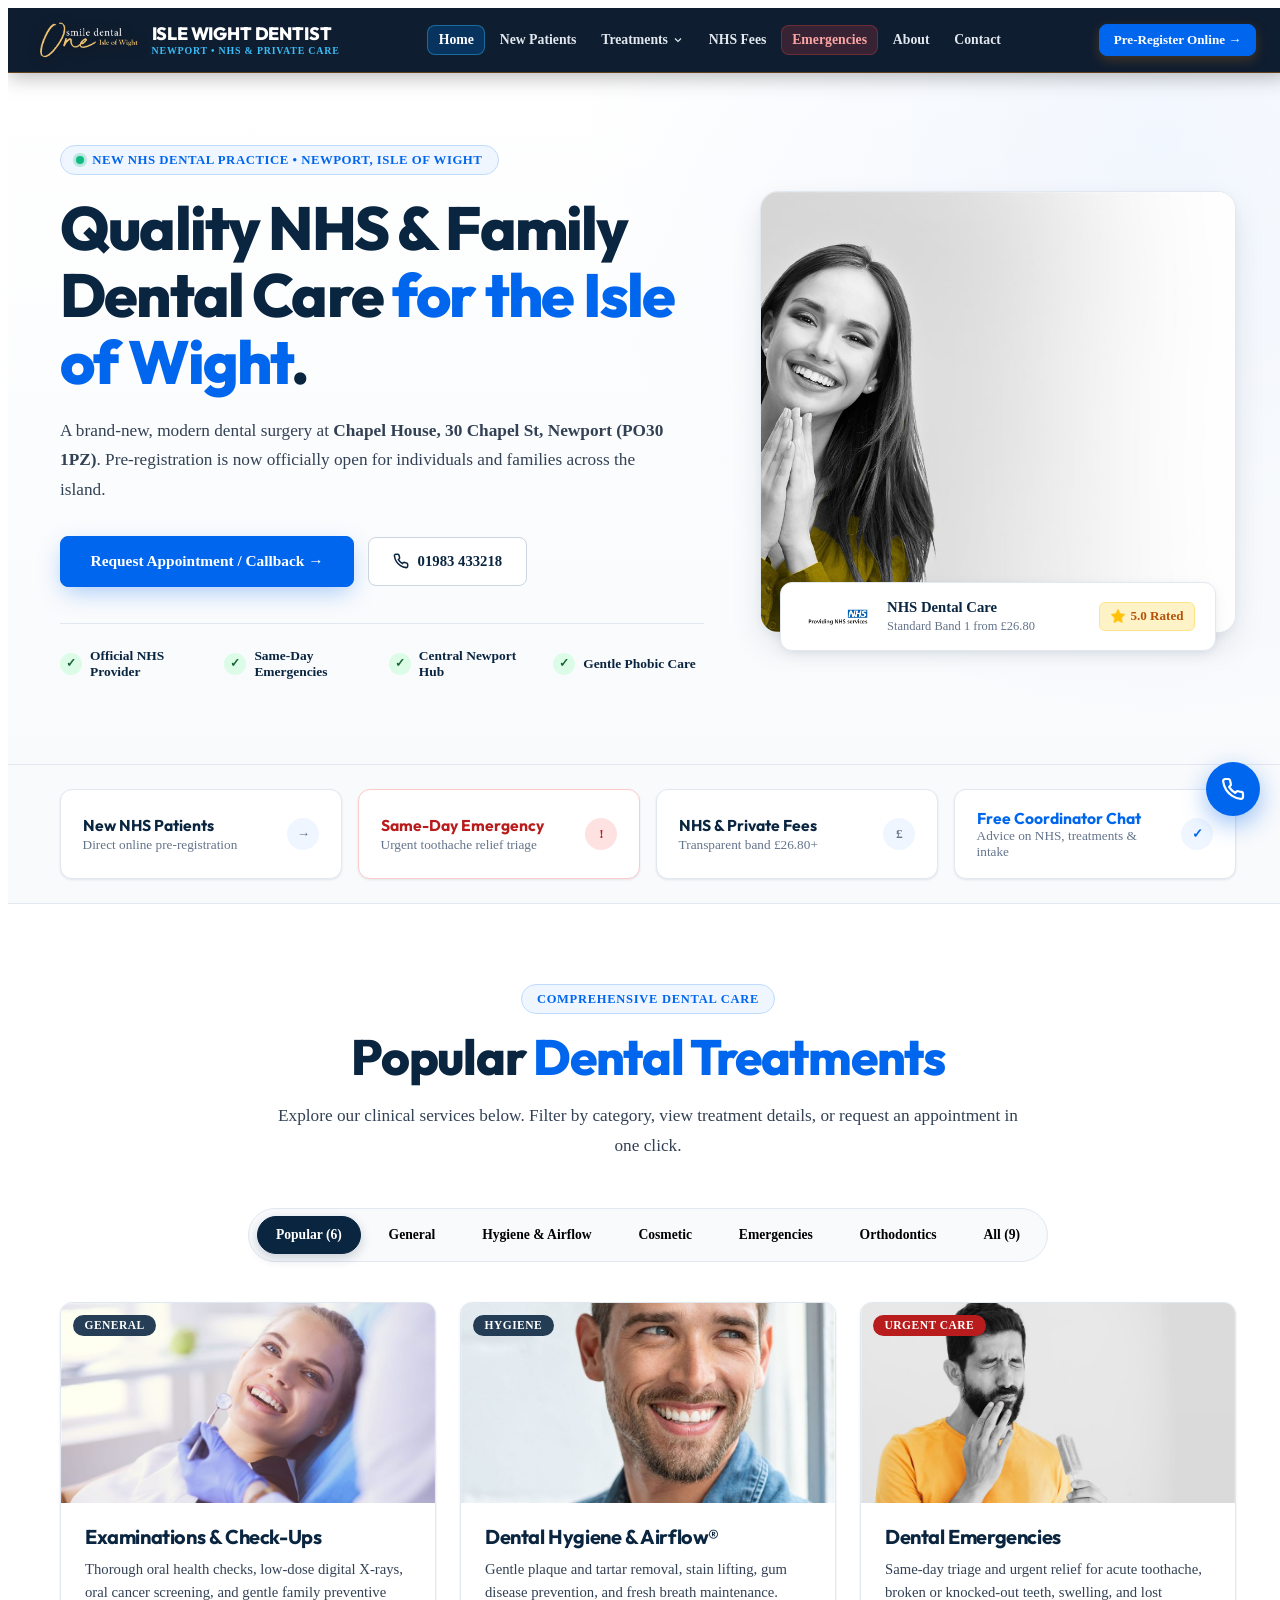
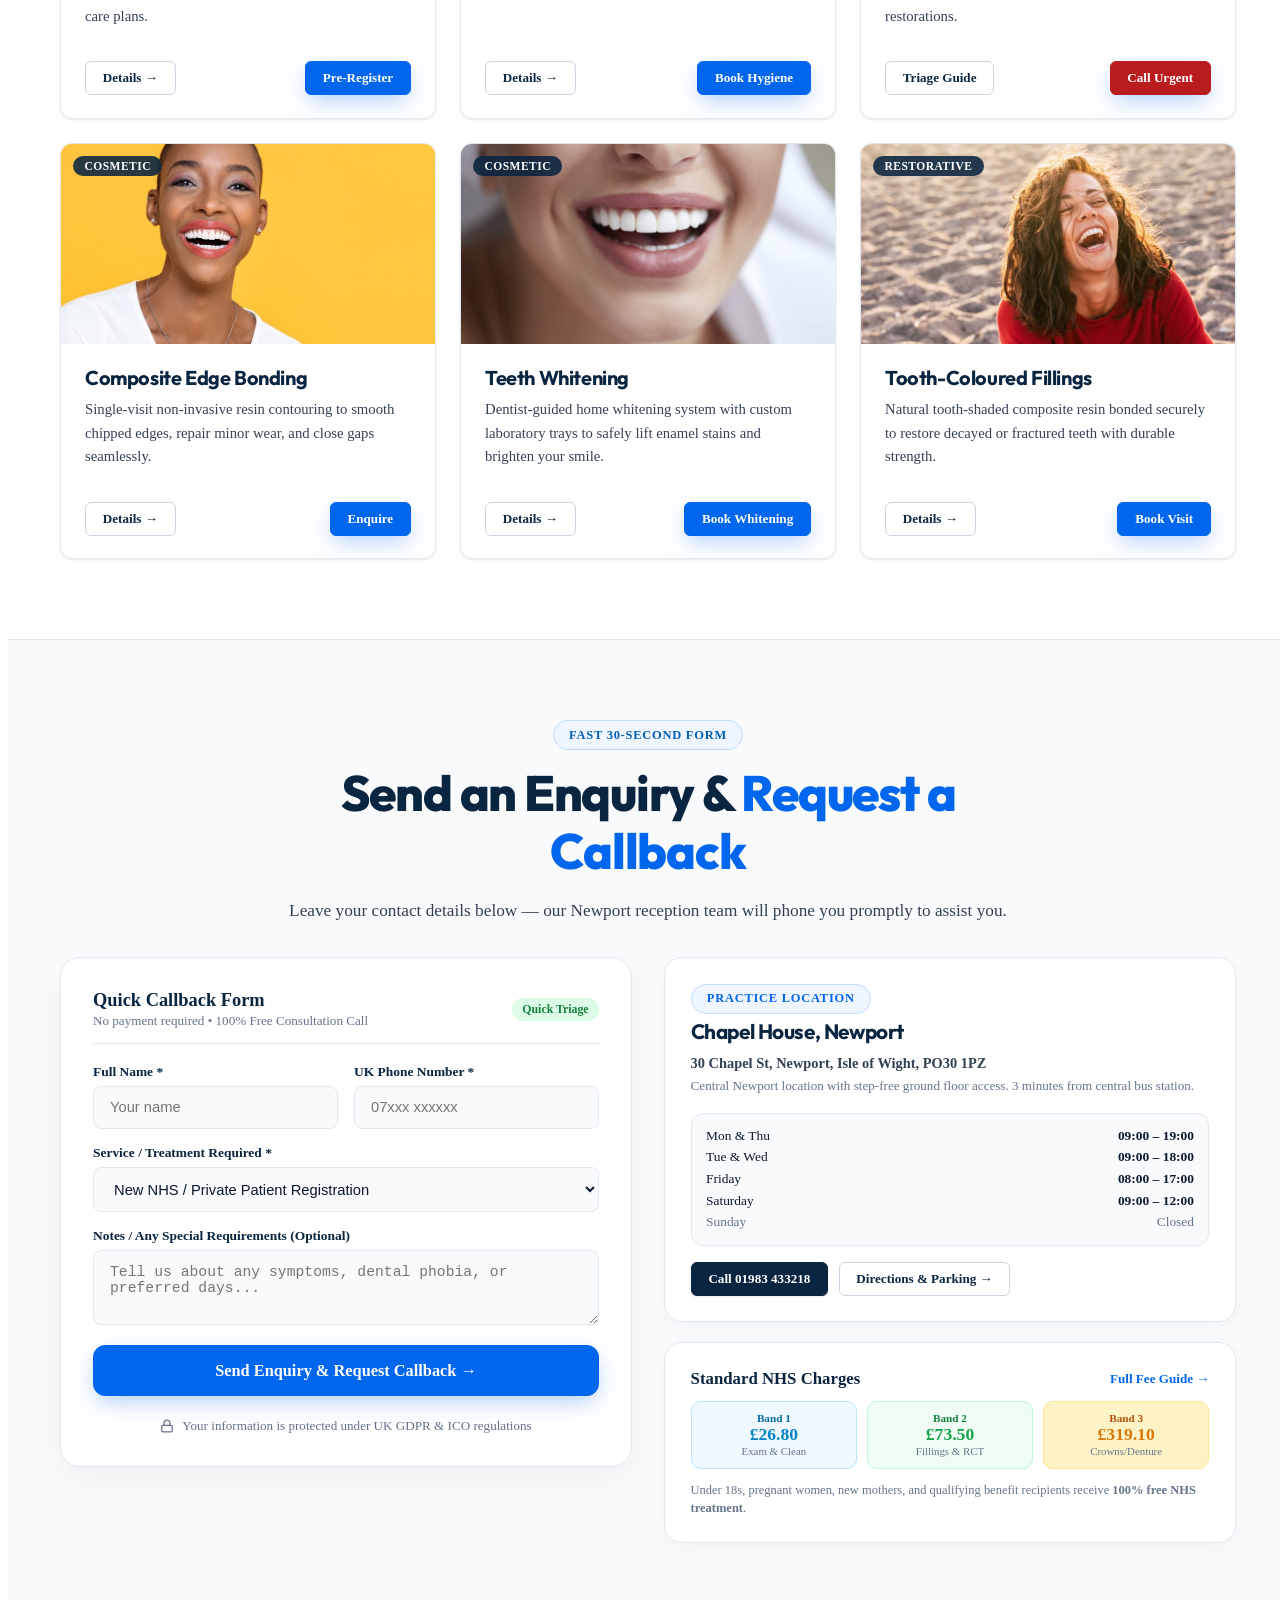
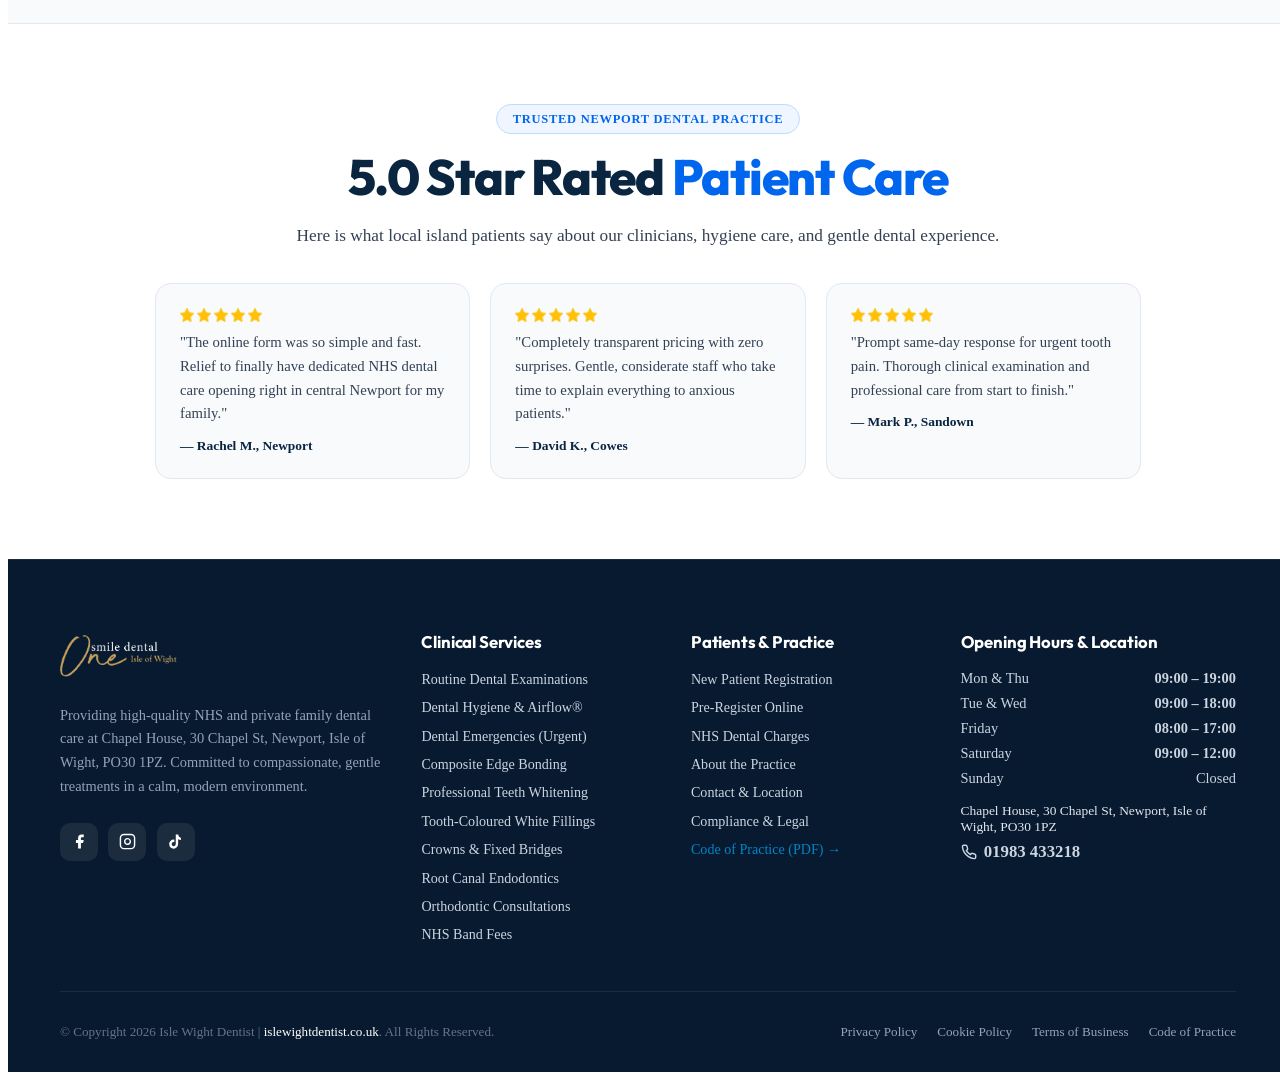
==== commit fb10b4a2: "VIP luxury header, smiling girl hero image, streamlined mobile pre-registration form, and modal serv" ====
--- a/index.html
+++ b/index.html
@@ -11,7 +11,7 @@
   <link rel="preconnect" href="https://fonts.googleapis.com">
   <link rel="preconnect" href="https://fonts.gstatic.com" crossorigin>
   <link href="https://fonts.googleapis.com/css2?family=Outfit:wght@500;600;700;800;900&family=Plus+Jakarta+Sans:wght@400;500;600;700;800&family=Cormorant+Garamond:wght@600;700&display=swap" rel="stylesheet">
-  <link rel="stylesheet" href="assets/css/styles.css?v=6">
+  <link rel="stylesheet" href="assets/css/styles.css?v=7">
 </head>
 <body>
 
@@ -68,9 +68,7 @@
             <svg width="14" height="14" viewBox="0 0 24 24" fill="none" stroke="currentColor" stroke-width="2.2"><path d="M22 16.92v3a2 2 0 0 1-2.18 2 19.79 19.79 0 0 1-8.63-3.07 19.5 19.5 0 0 1-6-6 19.79 19.79 0 0 1-3.07-8.67A2 2 0 0 1 4.11 2h3a2 2 0 0 1 2 1.72c.127.96.361 1.903.7 2.81a2 2 0 0 1-.45 2.11L8.09 9.91a16 16 0 0 0 6 6l1.27-1.27a2 2 0 0 1 2.11-.45c.907.339 1.85.573 2.81.7A2 2 0 0 1 22 16.92z"/></svg>
             <span>01983 433218</span>
           </a>
-          <a href="#register" class="btn btn-primary btn-sm">
-            Pre-Register Online &rarr;
-          </a>
+          <a href="#register" class="btn btn-gold btn-sm btn-header-cta"><span class="cta-full">Pre-Register Online &rarr;</span><span class="cta-short">Register</span></a>
           <button id="mobile-menu-toggle" class="mobile-menu-toggle" aria-label="Toggle Menu" aria-expanded="false">
             <svg width="20" height="20" viewBox="0 0 24 24" fill="none" stroke="currentColor" stroke-width="2.2"><line x1="3" y1="6" x2="21" y2="6"/><line x1="3" y1="12" x2="21" y2="12"/><line x1="3" y1="18" x2="21" y2="18"/></svg>
           </button>
@@ -147,7 +145,7 @@
         <!-- RIGHT HERO COLUMN: VIBRANT DENTAL SMILE WITH LIVE FLOATING BADGES -->
         <div class="hero-photo-wrap">
           <div class="hero-photo-frame">
-            <img src="assets/images/hero-smile.jpg" alt="Isle Wight Dentist Newport practice" fetchpriority="high">
+            <img src="assets/images/hero-girl-smile.jpg" alt="Isle Wight Dentist Newport practice" fetchpriority="high">
           </div>
           <div class="hero-floating-nhs-card">
             <div style="display:flex;align-items:center;gap:0.75rem;">
@@ -410,7 +408,7 @@
               <input type="hidden" name="_subject" value="Homepage Callback Request - Isle Wight Dentist">
               <input type="hidden" name="_captcha" value="false">
               <input type="hidden" name="_replyto" value="isleofwight@onesmiledental.co.uk">
-              <div style="display:grid;grid-template-columns:1fr 1fr;gap:0.85rem;">
+              <div class="form-stack-row">
                 <div>
                   <label class="form-label" for="hc-name">Full Name *</label>
                   <input id="hc-name" name="Full Name" type="text" class="form-input" required placeholder="Your name">
@@ -713,7 +711,7 @@
 
       <div style="display:grid;grid-template-columns:1fr 1fr;gap:0.55rem;margin-top:0.85rem;">
         <a href="tel:01983433218" class="btn btn-teal btn-sm">Call 01983 433218</a>
-        <a href="#register" class="btn btn-gold btn-sm">Pre-Register Online</a>
+        <button type="button" class="btn btn-gold btn-sm" data-open-lead-modal data-lead-topic="New NHS / Private Pre-Registration">Pre-Register Online</button>
       </div>
 
       <div class="sheet-grid">
@@ -782,7 +780,7 @@
     </div>
   </div>
 
-  <script src="assets/js/main.js?v=6" defer></script>
+  <script src="assets/js/main.js?v=7" defer></script>
 </body>
 </html>
 
--- a/assets/css/styles.css
+++ b/assets/css/styles.css
@@ -1,4 +1,4 @@
-/* ==========================================================================
+﻿/* ==========================================================================
    Isle Wight Dentist - islewightdentist.co.uk
    Ultra-Clean, High-Contrast Modern British Healthcare Design System
    100% Crisp, Clear, Legible & Distinct Visual Identity
@@ -348,90 +348,111 @@
 }
 
 /* ==========================================================================
-   EXECUTIVE TWO-TIER HEALTHCARE HEADER (Crystal Clear & Authoritative)
+   EXECUTIVE LUXURY HEALTHCARE HEADER (Portsmouth VIP Standard)
    ========================================================================== */
 .site-header {
   position: sticky;
   top: 0;
-  z-index: 100;
-  background: var(--white);
-  box-shadow: 0 2px 12px rgba(10, 37, 64, 0.05);
+  z-index: 1000;
+  background: rgba(11, 25, 44, 0.98) !important;
+  border-bottom: 1.5px solid rgba(217, 119, 6, 0.4) !important;
+  backdrop-filter: blur(16px);
+  -webkit-backdrop-filter: blur(16px);
+  box-shadow: 0 4px 20px rgba(0, 0, 0, 0.28) !important;
   transition: all 0.2s ease;
 }
 
-/* Utility Strip - Disabled as requested by user */
-.header-utility-bar {
-  display: none !important;
-}
-
-/* Tier 2: Main Brand & Navigation Bar (Sleek Compact Height & High Visibility) */
 .header-main-bar {
-  background: #ffffff;
-  border-bottom: 1.5px solid #e2e8f0;
-  box-shadow: 0 2px 14px rgba(11, 31, 58, 0.06);
+  background: transparent !important;
+  border-bottom: none !important;
+  box-shadow: none !important;
 }
 
 .header-inner {
   display: flex;
   align-items: center;
   justify-content: space-between;
-  gap: 0.75rem;
-  height: 64px;
+  gap: 0.5rem;
+  height: 60px;
   width: 100%;
   max-width: 100%;
-}
-
-/* Distinct Brand Lockup */
+  box-sizing: border-box;
+}
+
+@media (min-width: 1024px) {
+  .header-inner {
+    height: 64px;
+    gap: 0.75rem;
+  }
+}
+
+/* Distinct Luxury Brand Lockup */
 .brand-lockup {
   display: inline-flex;
   align-items: center;
-  gap: 0.75rem;
+  gap: 0.55rem;
   text-decoration: none;
   flex-shrink: 0;
+  min-width: 0;
 }
 
 .brand-logo-frame {
   display: flex;
   align-items: center;
   justify-content: center;
-  height: 44px;
+  height: 42px;
   background: transparent;
+  flex-shrink: 0;
 }
 
 .brand-logo-frame img {
-  height: 42px;
-  max-height: 42px;
+  height: 40px;
+  max-height: 40px;
   width: auto;
   object-fit: contain;
-  filter: drop-shadow(0 1px 3px rgba(0,0,0,0.08));
+  filter: brightness(1.22) drop-shadow(0 2px 6px rgba(0,0,0,0.5));
 }
 
 .brand-meta {
   display: flex;
   flex-direction: column;
+  justify-content: center;
+  min-width: 0;
 }
 
 .brand-title {
   font-family: 'Outfit', sans-serif;
-  font-size: 1.18rem;
+  font-size: 1.12rem;
   font-weight: 800;
-  color: #0b1f3a;
-  line-height: 1.12;
-  letter-spacing: -0.015em;
+  color: #ffffff !important;
+  line-height: 1.1;
+  letter-spacing: -0.01em;
   white-space: nowrap;
 }
 
 .brand-subtitle {
-  font-size: 0.68rem;
+  font-size: 0.62rem;
   font-weight: 800;
-  color: #005eb8;
+  color: #38bdf8 !important;
   text-transform: uppercase;
   letter-spacing: 0.08em;
-  margin-top: 0.1rem;
+  margin-top: 0.12rem;
   white-space: nowrap;
 }
 
-/* Navigation Links */
+@media (max-width: 640px) {
+  .brand-logo-frame img { height: 32px; }
+  .brand-title { font-size: 0.95rem; }
+  .brand-subtitle { font-size: 0.55rem; }
+}
+
+@media (max-width: 375px) {
+  .brand-logo-frame img { height: 28px; }
+  .brand-title { font-size: 0.88rem; }
+  .brand-subtitle { font-size: 0.52rem; }
+}
+
+/* Desktop Nav Links on Dark Header */
 .desktop-nav {
   display: none;
   align-items: center;
@@ -442,6 +463,105 @@
   .desktop-nav { display: flex; }
 }
 
+.desktop-nav .nav-link {
+  color: #e2e8f0 !important;
+  padding: 0.4rem 0.65rem;
+  border-radius: 8px;
+  font-size: 0.86rem;
+  font-weight: 700;
+  transition: all 0.15s ease;
+  white-space: nowrap;
+}
+
+.desktop-nav .nav-link:hover {
+  color: #fbbf24 !important;
+  background: rgba(255, 255, 255, 0.08) !important;
+}
+
+.desktop-nav .nav-link.active {
+  color: #ffffff !important;
+  background: rgba(0, 94, 184, 0.35) !important;
+  border: 1px solid rgba(56, 189, 248, 0.4) !important;
+}
+
+.desktop-nav .nav-link.emergency {
+  color: #fca5a5 !important;
+  background: rgba(239, 68, 68, 0.18) !important;
+  border: 1px solid rgba(239, 68, 68, 0.3) !important;
+}
+
+/* Header Actions & Mobile Button Safeguard */
+.header-actions {
+  display: flex;
+  align-items: center;
+  gap: 0.4rem;
+  flex-shrink: 0;
+}
+
+.header-actions .header-phone-btn {
+  background: rgba(255, 255, 255, 0.1) !important;
+  color: #ffffff !important;
+  border-color: rgba(255, 255, 255, 0.2) !important;
+}
+
+.header-actions .header-phone-btn:hover {
+  background: rgba(255, 255, 255, 0.2) !important;
+  color: #fbbf24 !important;
+}
+
+/* Header CTA Responsive Button & Mobile Toggle */
+.cta-short { display: none; }
+.cta-full { display: inline; }
+
+.header-actions .btn-header-cta {
+  display: inline-flex !important;
+  align-items: center !important;
+  justify-content: center !important;
+  padding: 0.42rem 0.85rem !important;
+  font-size: 0.82rem !important;
+  font-weight: 800 !important;
+  border-radius: 8px !important;
+  white-space: nowrap !important;
+  box-shadow: 0 4px 12px rgba(217, 119, 6, 0.25) !important;
+  transition: all 0.15s ease !important;
+}
+
+@media (max-width: 640px) {
+  .cta-short { display: inline !important; }
+  .cta-full { display: none !important; }
+  
+  .header-actions .btn-header-cta {
+    padding: 0.32rem 0.6rem !important;
+    font-size: 0.72rem !important;
+    border-radius: 6px !important;
+  }
+}
+
+@media (max-width: 380px) {
+  .header-actions .btn-header-cta {
+    padding: 0.28rem 0.45rem !important;
+    font-size: 0.68rem !important;
+  }
+}
+
+.mobile-menu-toggle {
+  display: inline-flex;
+  align-items: center;
+  justify-content: center;
+  width: 36px;
+  height: 36px;
+  border-radius: 8px;
+  background: rgba(255, 255, 255, 0.08) !important;
+  border: 1px solid rgba(255, 255, 255, 0.22) !important;
+  color: #ffffff !important;
+  cursor: pointer;
+  transition: all 0.2s ease;
+}
+
+.mobile-menu-toggle:hover {
+  background: rgba(255, 255, 255, 0.18) !important;
+  border-color: rgba(255, 255, 255, 0.4) !important;
+}
 .nav-item { position: relative; }
 
 .nav-link {
@@ -584,18 +704,6 @@
   .header-phone-btn {
     display: inline-flex;
   }
-}
-
-.mobile-menu-toggle {
-  display: inline-flex;
-  align-items: center;
-  justify-content: center;
-  width: 40px;
-  height: 40px;
-  border-radius: 8px;
-  background: var(--surface-light);
-  border: 1px solid var(--border);
-  color: var(--primary);
 }
 
 @media (min-width: 1040px) {
@@ -1479,7 +1587,7 @@
 .modal-overlay {
   position: fixed !important;
   inset: 0 !important;
-  z-index: 100010 !important;
+  z-index:  200000 !important;
   background: rgba(11, 31, 58, 0.78) !important;
   backdrop-filter: blur(6px) !important;
   -webkit-backdrop-filter: blur(6px) !important;
@@ -1608,3 +1716,35 @@
   background: #fffbeb !important;
   color: #b45309 !important;
 }
+
+/* Responsive Pre-Registration Card & Form Rows */
+.pre-reg-card {
+  background: #ffffff;
+  border: 1.5px solid var(--border);
+  border-radius: 20px;
+  padding: 2.25rem;
+  box-shadow: 0 12px 36px rgba(11,31,58,0.06);
+  position: relative;
+  width: 100%;
+  max-width: 100%;
+  box-sizing: border-box;
+}
+
+.form-stack-row {
+  display: grid;
+  grid-template-columns: 1fr 1fr;
+  gap: 1rem;
+  width: 100%;
+  box-sizing: border-box;
+}
+
+@media (max-width: 640px) {
+  .pre-reg-card {
+    padding: 1.25rem 0.85rem !important;
+    border-radius: 14px !important;
+  }
+  .form-stack-row {
+    grid-template-columns: 1fr !important;
+    gap: 0.85rem !important;
+  }
+}
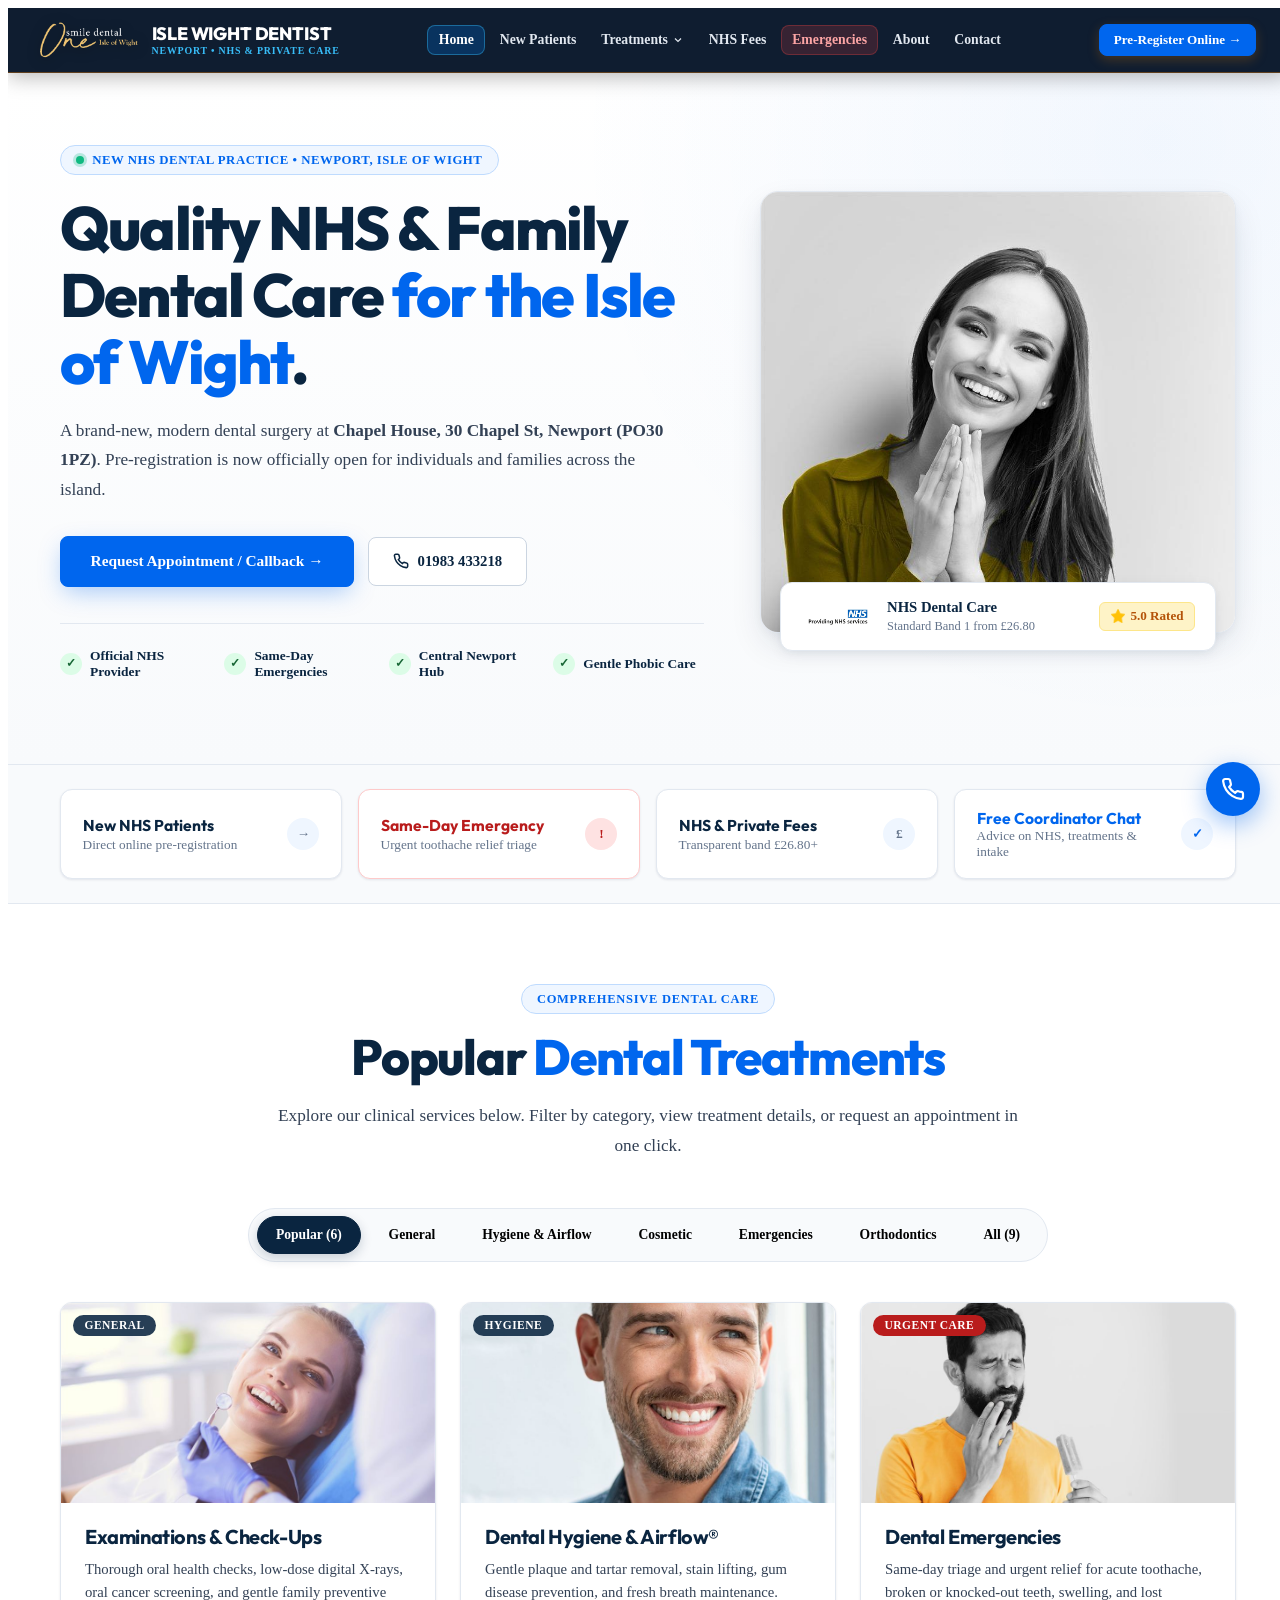
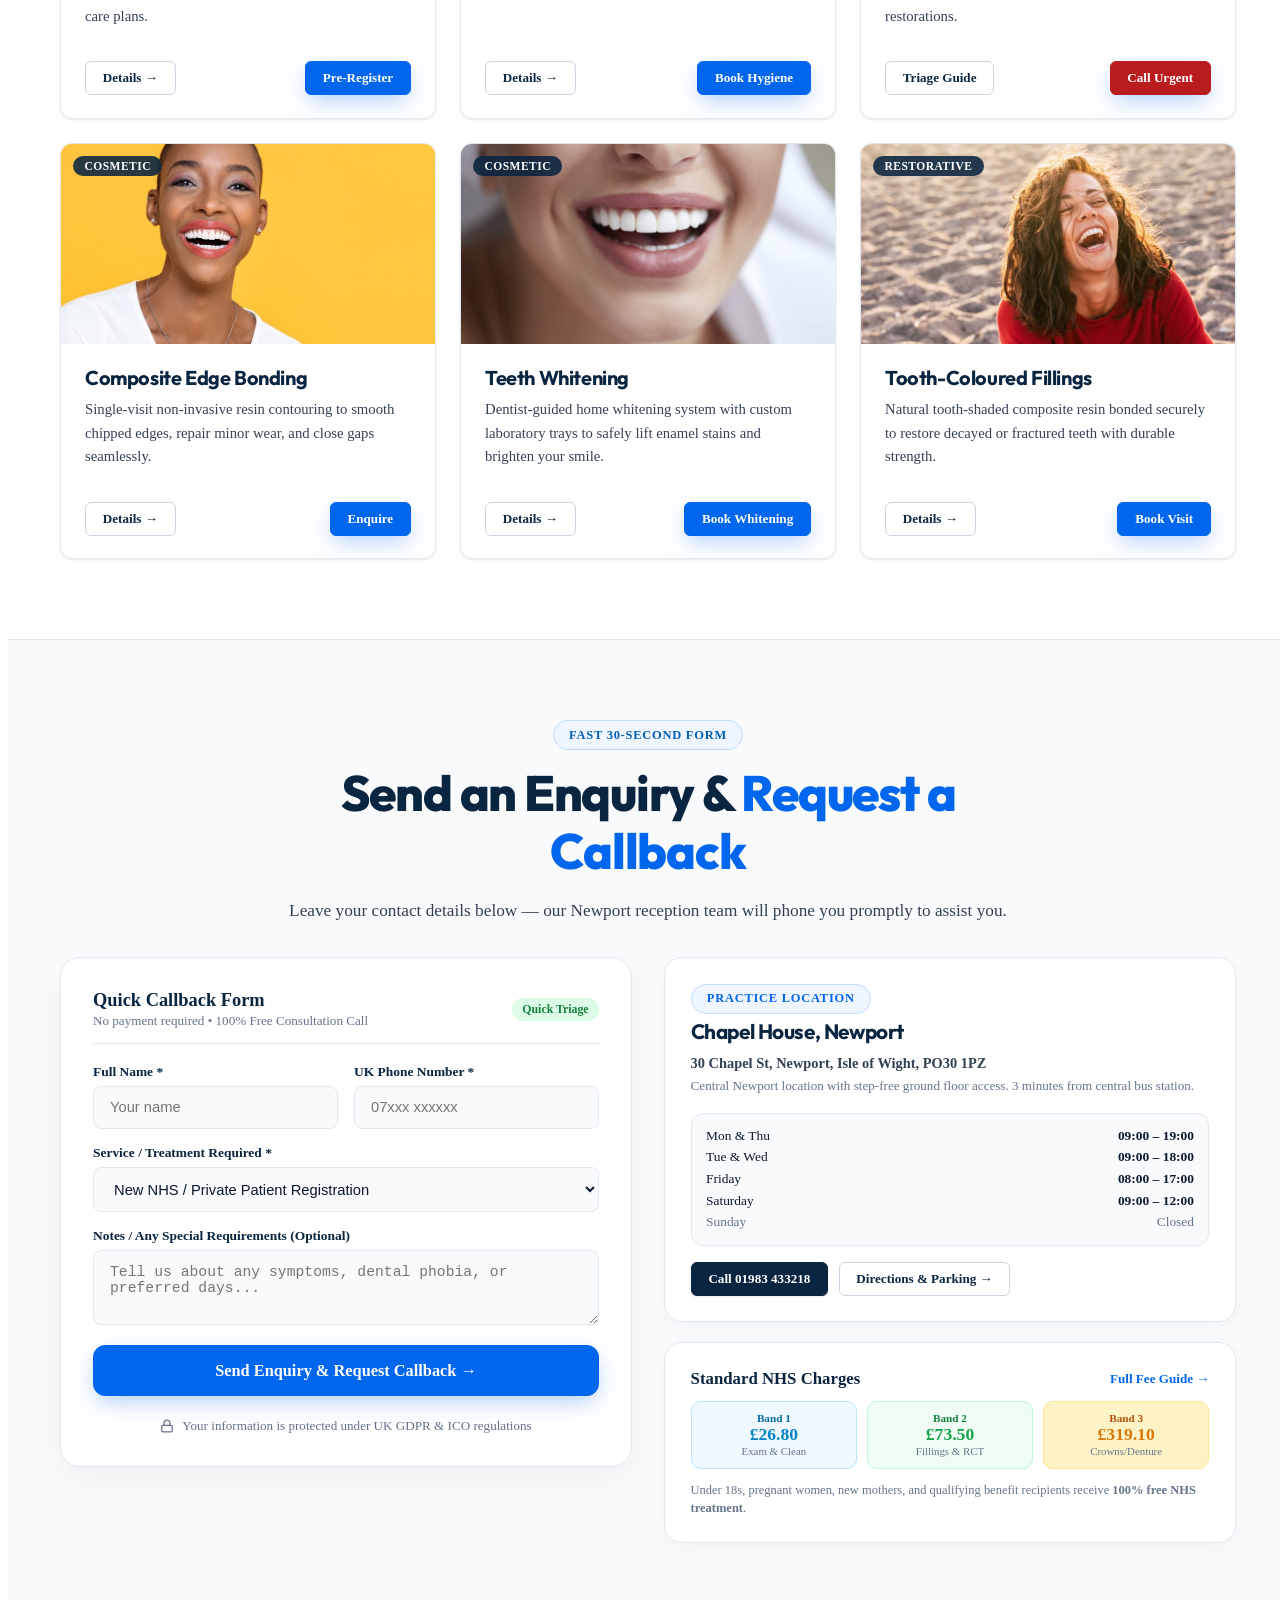
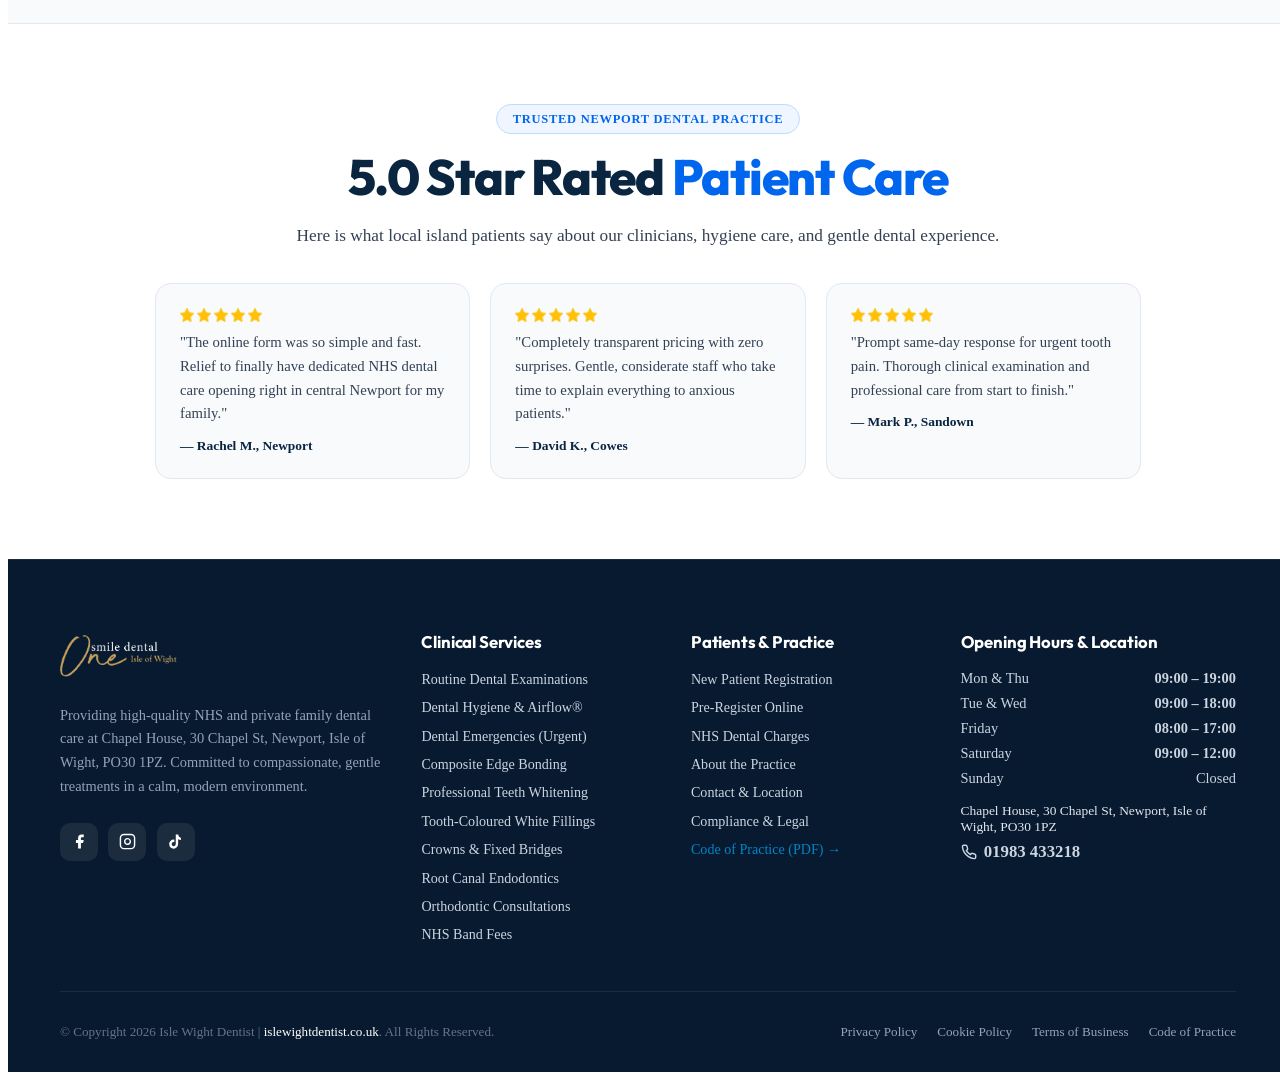
==== commit 20235f0f: "Center smiling patient hero photo in square frame and bump cache to v=8" ====
--- a/index.html
+++ b/index.html
@@ -11,7 +11,7 @@
   <link rel="preconnect" href="https://fonts.googleapis.com">
   <link rel="preconnect" href="https://fonts.gstatic.com" crossorigin>
   <link href="https://fonts.googleapis.com/css2?family=Outfit:wght@500;600;700;800;900&family=Plus+Jakarta+Sans:wght@400;500;600;700;800&family=Cormorant+Garamond:wght@600;700&display=swap" rel="stylesheet">
-  <link rel="stylesheet" href="assets/css/styles.css?v=7">
+  <link rel="stylesheet" href="assets/css/styles.css?v=8">
 </head>
 <body>
 
@@ -145,7 +145,7 @@
         <!-- RIGHT HERO COLUMN: VIBRANT DENTAL SMILE WITH LIVE FLOATING BADGES -->
         <div class="hero-photo-wrap">
           <div class="hero-photo-frame">
-            <img src="assets/images/hero-girl-smile.jpg" alt="Isle Wight Dentist Newport practice" fetchpriority="high">
+            <img src="assets/images/hero-girl-smile.jpg?v=8" alt="Isle Wight Dentist Newport practice" fetchpriority="high">
           </div>
           <div class="hero-floating-nhs-card">
             <div style="display:flex;align-items:center;gap:0.75rem;">
--- a/assets/css/styles.css
+++ b/assets/css/styles.css
@@ -903,6 +903,7 @@
   width: 100%;
   height: 400px;
   object-fit: cover;
+  object-position: center top;
 }
 
 @media (min-width: 992px) {
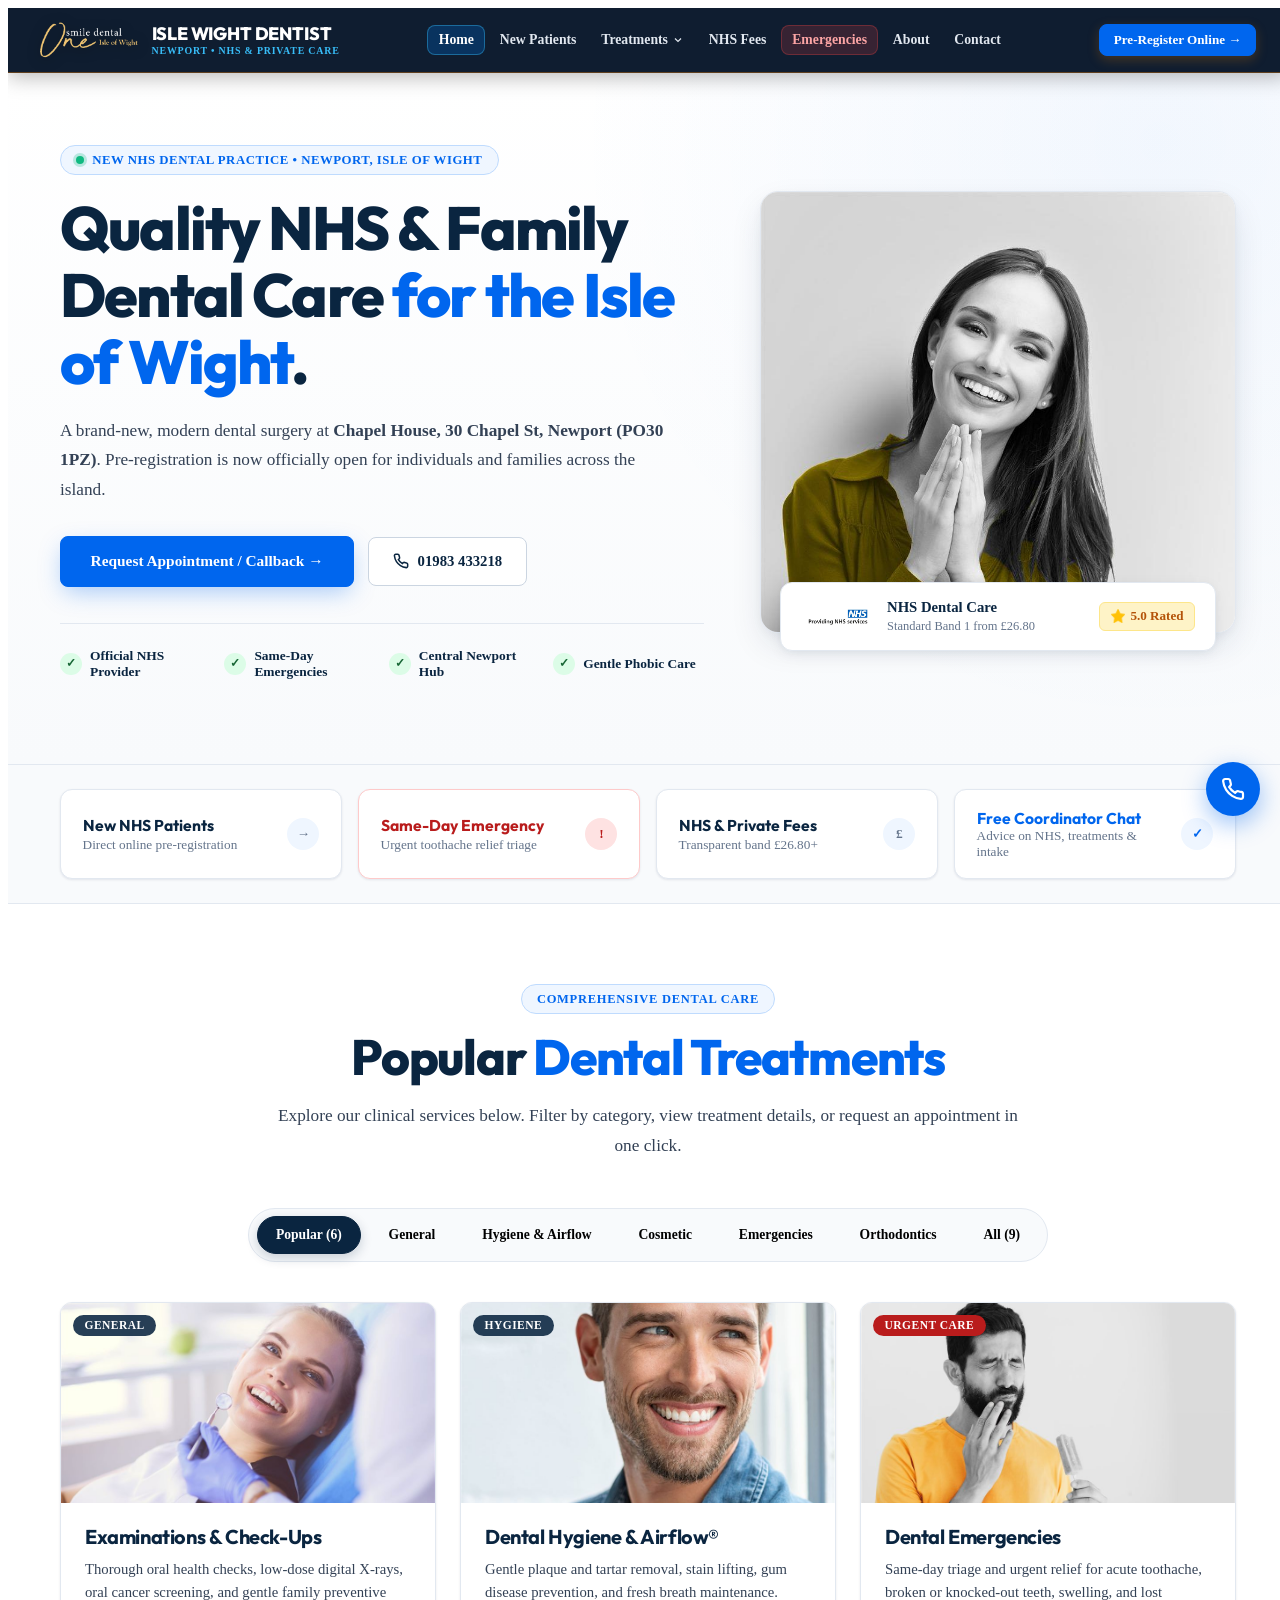
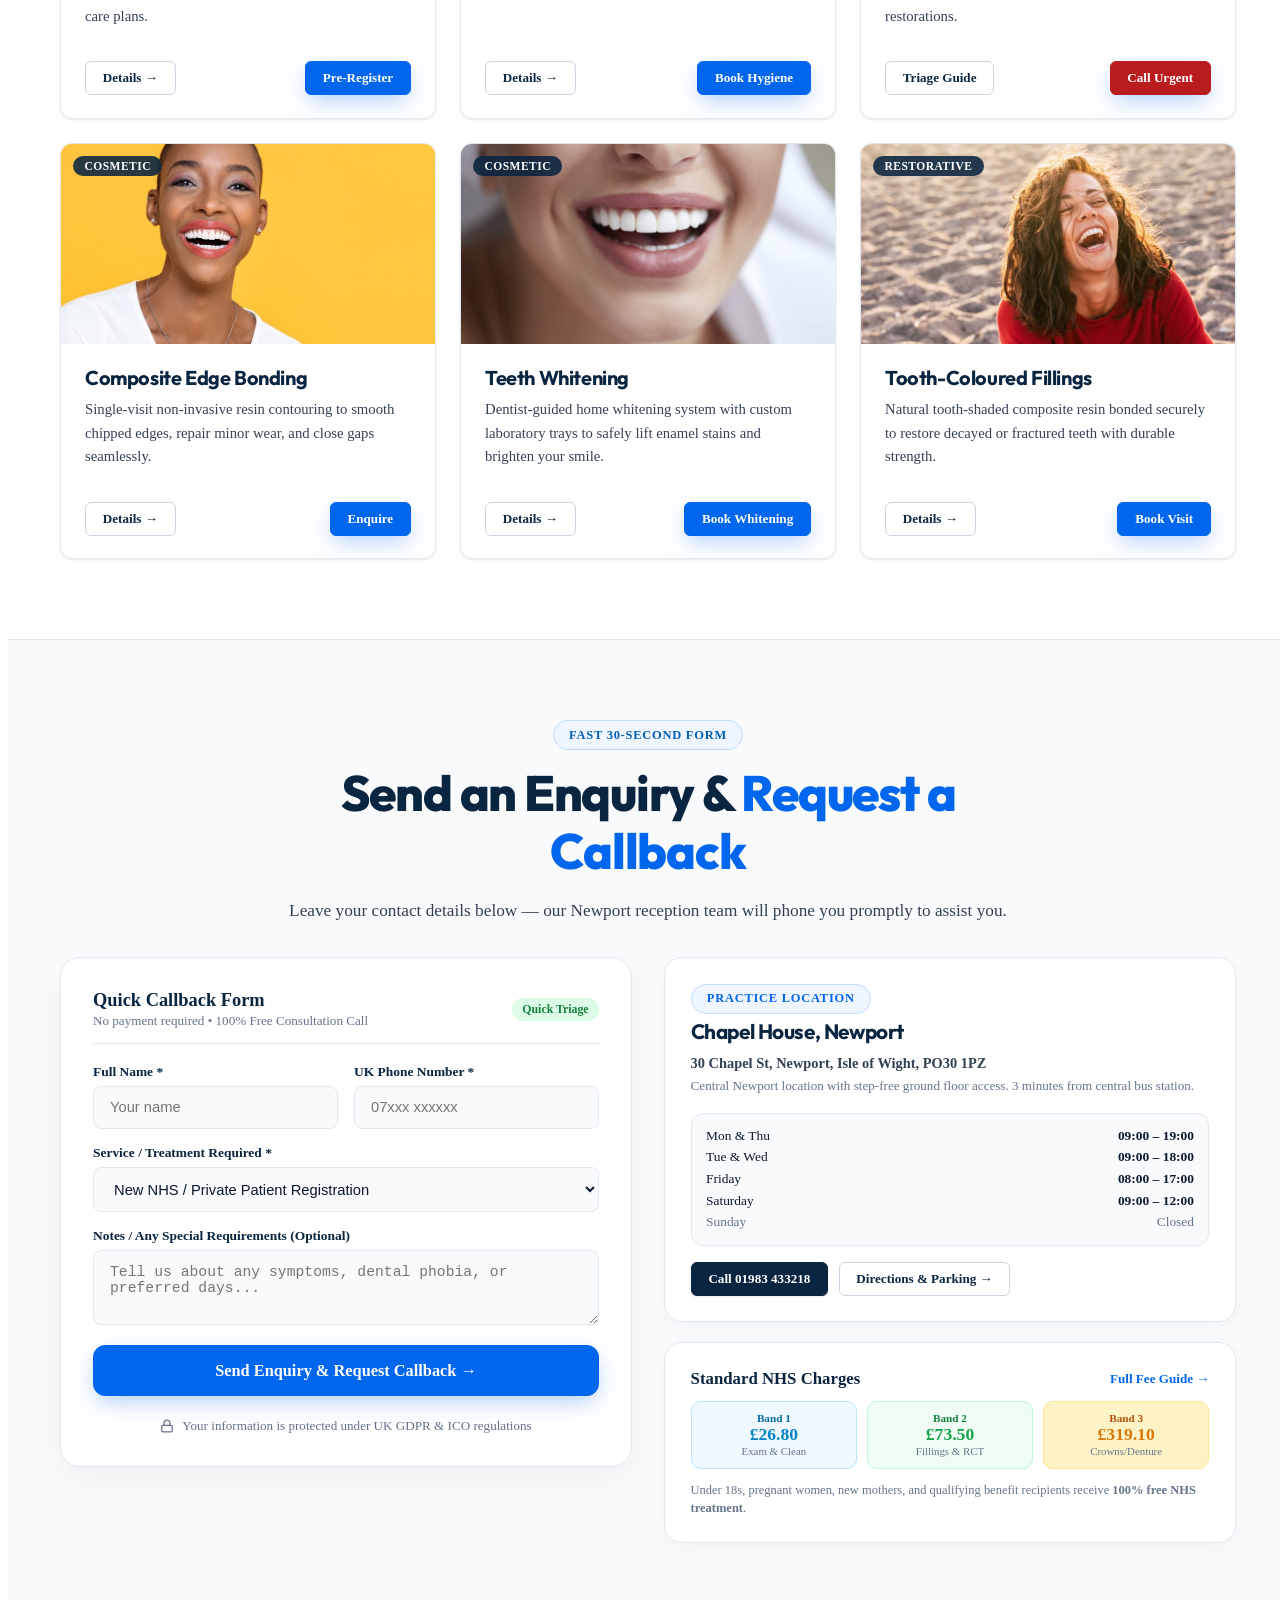
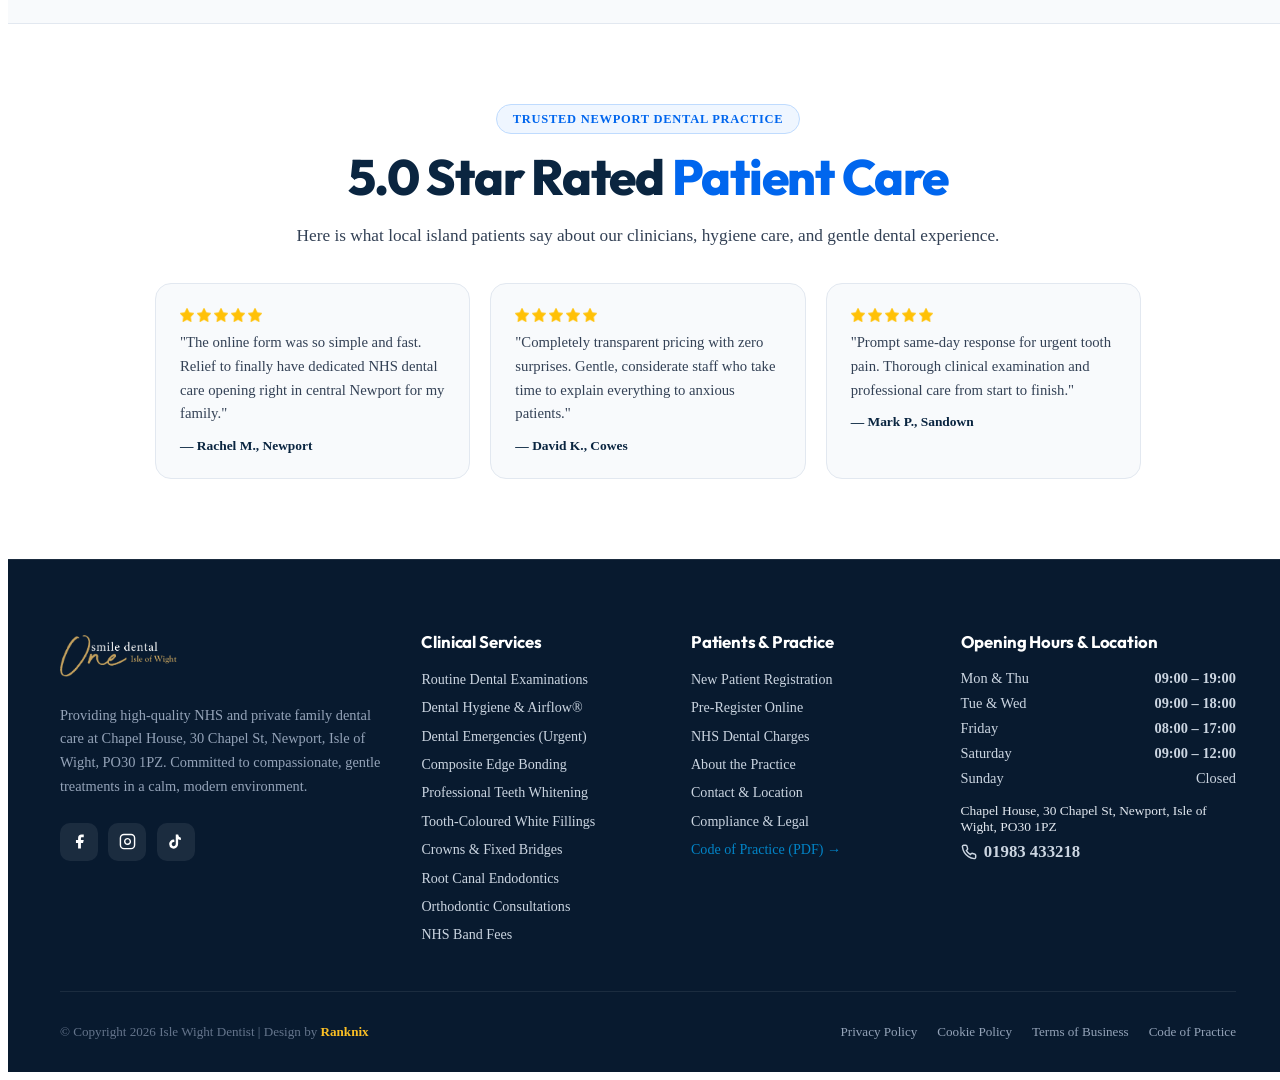
==== commit 7f98d765: "Add Ranknix design credit link to footer across all pages" ====
--- a/index.html
+++ b/index.html
@@ -639,7 +639,7 @@
       </div>
 
       <div class="footer-bottom">
-        <p>&copy; Copyright 2026 Isle Wight Dentist | <a href="https://islewightdentist.co.uk" style="color:#ffffff;">islewightdentist.co.uk</a>. All Rights Reserved.</p>
+        <p>&copy; Copyright 2026 Isle Wight Dentist | Design by <a href="https://ranknix.online/" target="_blank" rel="noopener noreferrer" style="color:#fbbf24;font-weight:700;text-decoration:none;">Ranknix</a></p>
         <div class="compliance-links">
           <a href="compliance.html#privacy">Privacy Policy</a>
           <a href="compliance.html#cookies">Cookie Policy</a>
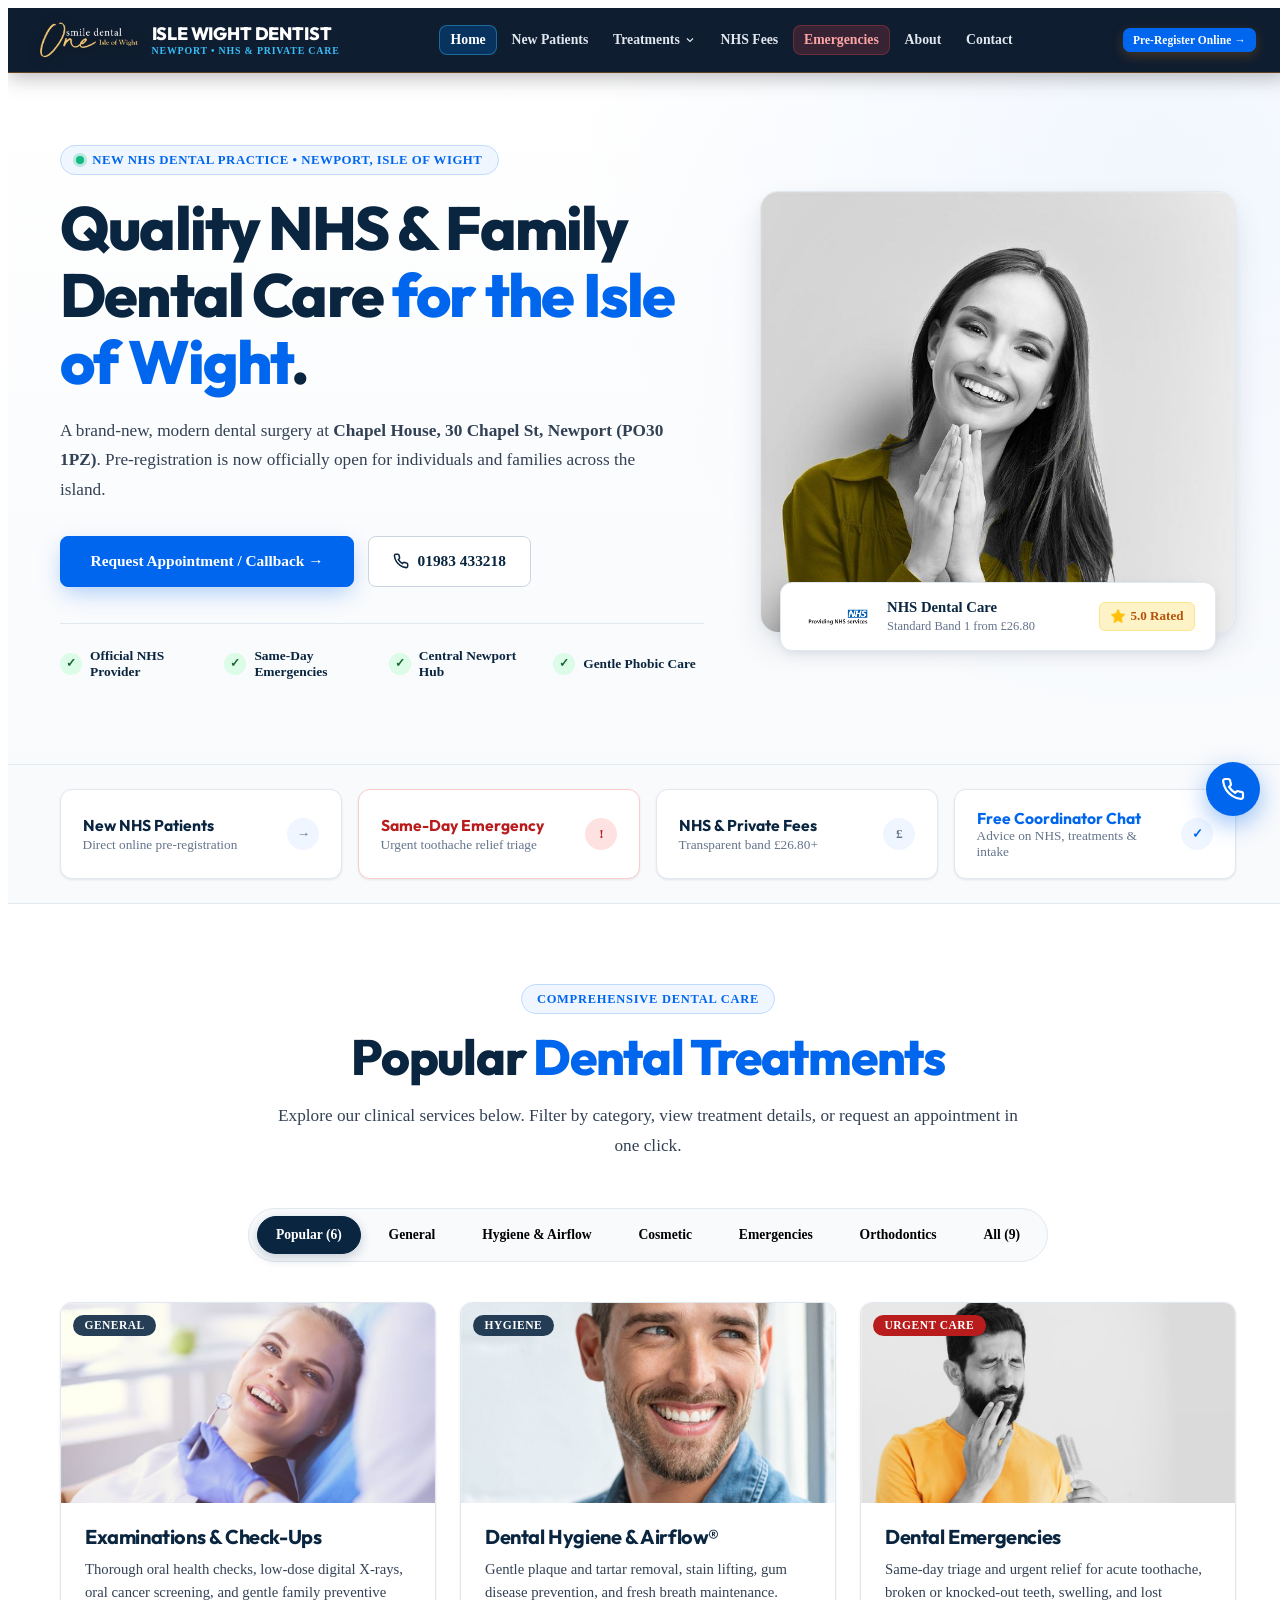
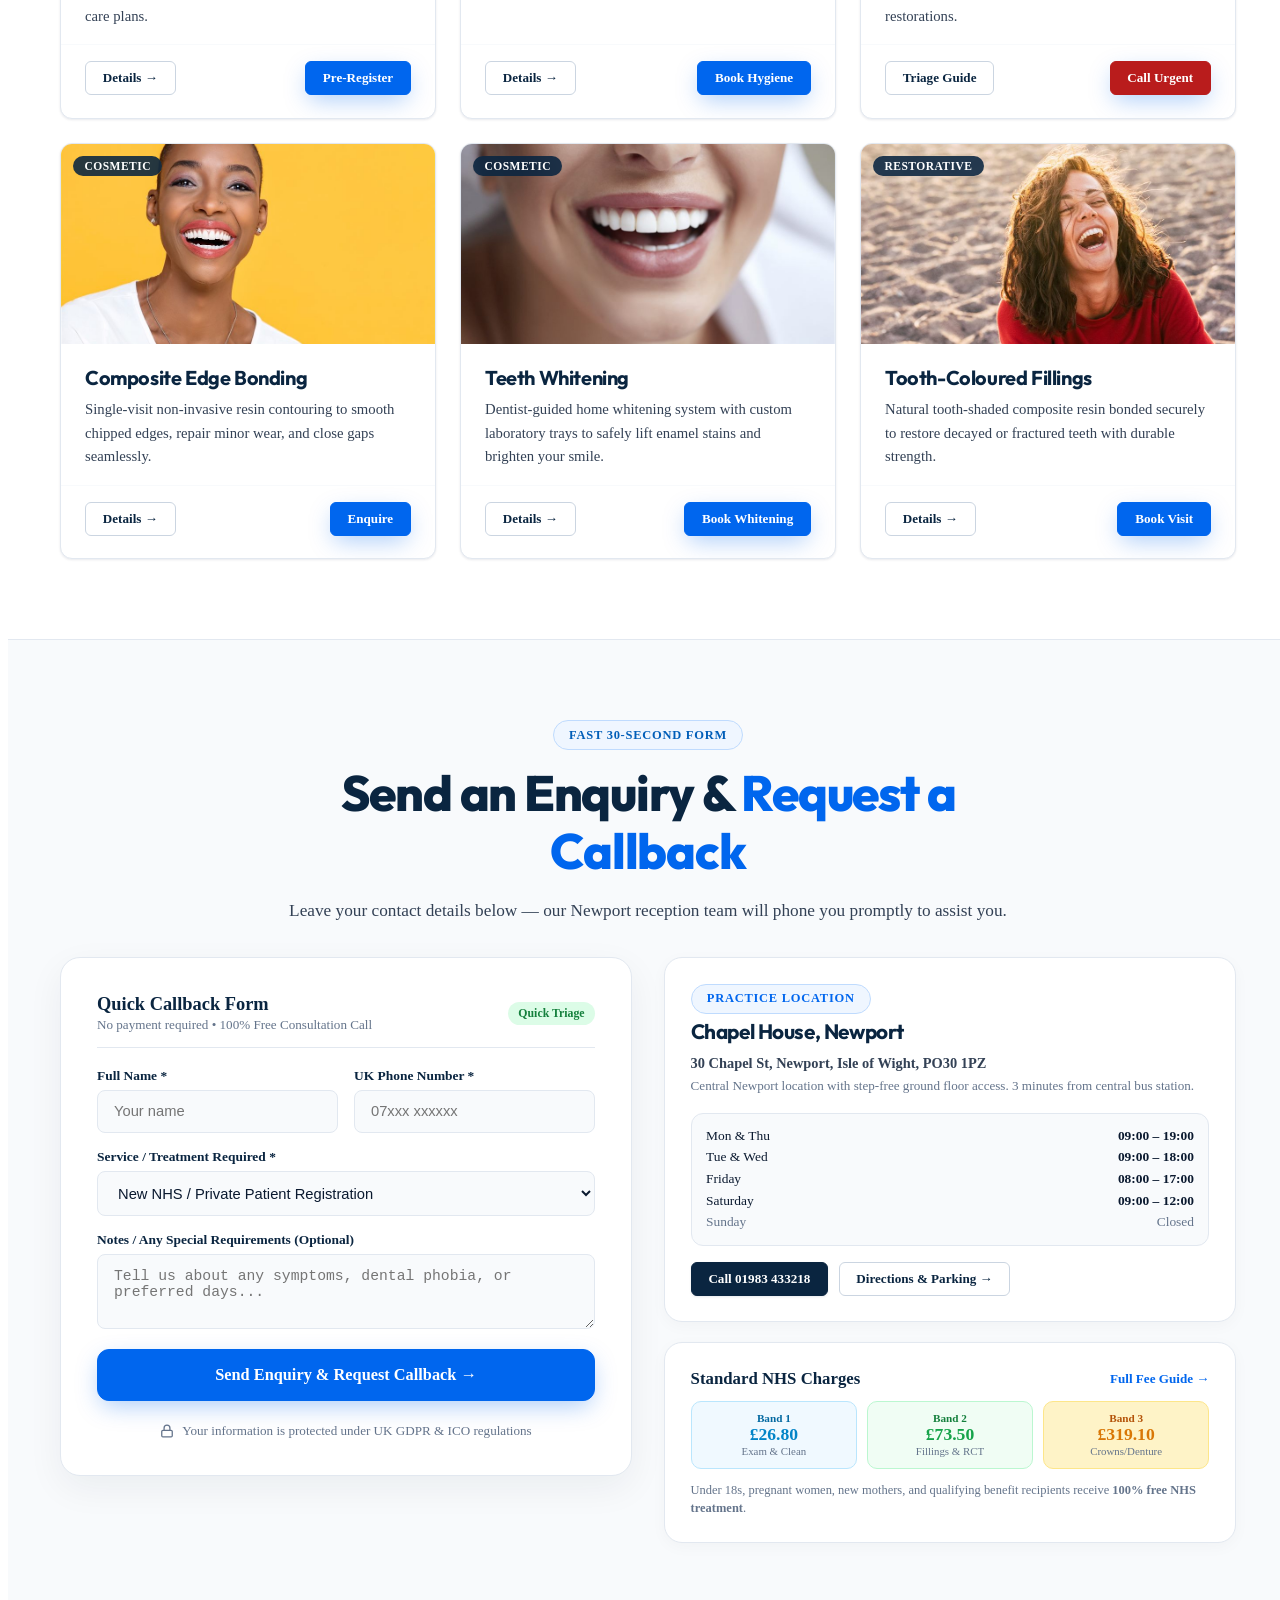
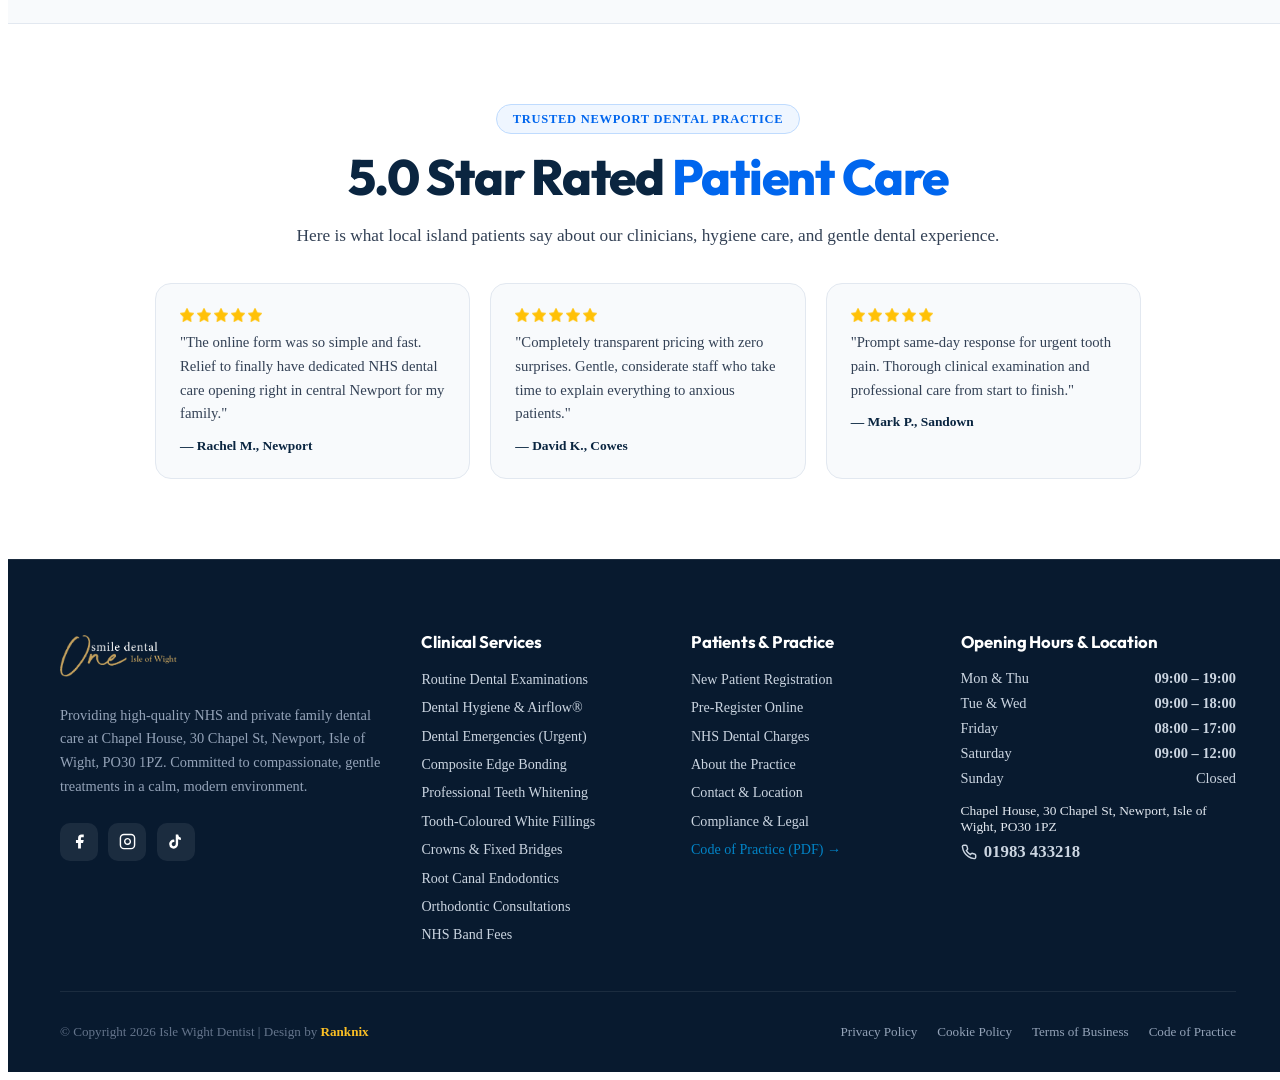
==== commit 52207c64: "Add GTM snippet to head on all pages, fix mobile header toggle overflow, center hero CTA and fix cal" ====
--- a/index.html
+++ b/index.html
@@ -1,6 +1,14 @@
 ﻿<!DOCTYPE html>
 <html lang="en">
 <head>
+  <!-- Google Tag Manager -->
+  <script async src="https://www.googletagmanager.com/gtm.js?id=GTM-NL6TV2PP"></script>
+  <script>
+    window.dataLayer = window.dataLayer || [];
+    function gtag(){dataLayer.push(arguments);}
+    gtag('js', new Date());
+  </script>
+  <!-- End Google Tag Manager -->
   <meta charset="UTF-8">
   <meta name="viewport" content="width=device-width, initial-scale=1.0">
   <title>Isle Wight Dentist | New NHS &amp; Private Dental Practice in Newport, Isle of Wight</title>
@@ -11,7 +19,7 @@
   <link rel="preconnect" href="https://fonts.googleapis.com">
   <link rel="preconnect" href="https://fonts.gstatic.com" crossorigin>
   <link href="https://fonts.googleapis.com/css2?family=Outfit:wght@500;600;700;800;900&family=Plus+Jakarta+Sans:wght@400;500;600;700;800&family=Cormorant+Garamond:wght@600;700&display=swap" rel="stylesheet">
-  <link rel="stylesheet" href="assets/css/styles.css?v=8">
+  <link rel="stylesheet" href="assets/css/styles.css?v=9">
 </head>
 <body>
 
@@ -113,10 +121,10 @@
           </p>
 
           <div class="hero-cta-row">
-            <a href="#enquiry" class="btn btn-primary" style="padding:0.95rem 1.85rem;font-size:0.96rem;">
+            <a href="#enquiry" class="btn btn-primary btn-hero-cta">
               Request Appointment / Callback &rarr;
             </a>
-            <a href="tel:01983433218" class="btn btn-outline" style="padding:0.95rem 1.5rem;">
+            <a href="tel:01983433218" class="btn btn-outline btn-hero-call">
               <svg width="16" height="16" viewBox="0 0 24 24" fill="none" stroke="currentColor" stroke-width="2.3"><path d="M22 16.92v3a2 2 0 0 1-2.18 2 19.79 19.79 0 0 1-8.63-3.07 19.5 19.5 0 0 1-6-6 19.79 19.79 0 0 1-3.07-8.67A2 2 0 0 1 4.11 2h3a2 2 0 0 1 2 1.72c.127.96.361 1.903.7 2.81a2 2 0 0 1-.45 2.11L8.09 9.91a16 16 0 0 0 6 6l1.27-1.27a2 2 0 0 1 2.11-.45c.907.339 1.85.573 2.81.7A2 2 0 0 1 22 16.92z"/></svg>
               01983 433218
             </a>
@@ -145,7 +153,7 @@
         <!-- RIGHT HERO COLUMN: VIBRANT DENTAL SMILE WITH LIVE FLOATING BADGES -->
         <div class="hero-photo-wrap">
           <div class="hero-photo-frame">
-            <img src="assets/images/hero-girl-smile.jpg?v=8" alt="Isle Wight Dentist Newport practice" fetchpriority="high">
+            <img src="assets/images/hero-girl-smile.jpg?v=9" alt="Isle Wight Dentist Newport practice" fetchpriority="high">
           </div>
           <div class="hero-floating-nhs-card">
             <div style="display:flex;align-items:center;gap:0.75rem;">
@@ -395,7 +403,7 @@
 
         <div class="split-grid" style="align-items:start;gap:2rem;">
           <!-- Left: Clean 4-Field Enquiry Form -->
-          <div style="background:#ffffff;border:1.5px solid var(--border);border-radius:20px;padding:2rem;box-shadow:0 10px 30px rgba(0,0,0,0.04);">
+          <div class="pre-reg-card">
             <div style="display:flex;align-items:center;justify-content:space-between;gap:0.75rem;margin-bottom:1.25rem;padding-bottom:0.85rem;border-bottom:1px solid var(--border);">
               <div>
                 <strong style="display:block;font-size:1.15rem;color:var(--primary);">Quick Callback Form</strong>
@@ -441,7 +449,7 @@
                 <textarea id="hc-message" name="Notes" class="form-input" rows="3" placeholder="Tell us about any symptoms, dental phobia, or preferred days..."></textarea>
               </div>
 
-              <button type="submit" class="btn btn-gold" style="width:100%;font-size:1.02rem;padding:0.9rem;border-radius:12px;">
+              <button type="submit" class="btn btn-gold form-submit-btn">
                 Send Enquiry &amp; Request Callback &rarr;
               </button>
 
@@ -780,7 +788,7 @@
     </div>
   </div>
 
-  <script src="assets/js/main.js?v=7" defer></script>
+  <script src="assets/js/main.js?v=9" defer></script>
 </body>
 </html>
 
--- a/assets/css/styles.css
+++ b/assets/css/styles.css
@@ -441,15 +441,39 @@
 }
 
 @media (max-width: 640px) {
-  .brand-logo-frame img { height: 32px; }
-  .brand-title { font-size: 0.95rem; }
-  .brand-subtitle { font-size: 0.55rem; }
-}
-
-@media (max-width: 375px) {
-  .brand-logo-frame img { height: 28px; }
-  .brand-title { font-size: 0.88rem; }
-  .brand-subtitle { font-size: 0.52rem; }
+  .site-header .container {
+    padding-left: 0.5rem !important;
+    padding-right: 0.5rem !important;
+  }
+  .header-inner {
+    height: 54px !important;
+    gap: 0.25rem !important;
+  }
+  .brand-lockup {
+    gap: 0.35rem !important;
+    max-width: 60% !important;
+  }
+  .brand-logo-frame {
+    height: 30px !important;
+  }
+  .brand-logo-frame img {
+    height: 25px !important;
+    max-height: 25px !important;
+  }
+  .brand-title {
+    font-size: 0.8rem !important;
+    letter-spacing: -0.01em !important;
+  }
+  .brand-subtitle {
+    font-size: 0.48rem !important;
+    letter-spacing: 0.04em !important;
+  }
+}
+
+@media (max-width: 360px) {
+  .brand-title { font-size: 0.74rem !important; }
+  .brand-logo-frame img { height: 22px !important; }
+  .brand-subtitle { display: none !important; }
 }
 
 /* Desktop Nav Links on Dark Header */
@@ -530,17 +554,36 @@
   .cta-short { display: inline !important; }
   .cta-full { display: none !important; }
   
+  .header-actions {
+    gap: 0.25rem !important;
+    flex-shrink: 0 !important;
+  }
+  
   .header-actions .btn-header-cta {
-    padding: 0.32rem 0.6rem !important;
-    font-size: 0.72rem !important;
+    padding: 0.25rem 0.45rem !important;
+    font-size: 0.68rem !important;
     border-radius: 6px !important;
-  }
-}
-
-@media (max-width: 380px) {
+    letter-spacing: 0.01em !important;
+  }
+
+  .mobile-menu-toggle {
+    width: 32px !important;
+    height: 32px !important;
+    min-width: 32px !important;
+    flex-shrink: 0 !important;
+    border-radius: 6px !important;
+  }
+}
+
+@media (max-width: 360px) {
   .header-actions .btn-header-cta {
-    padding: 0.28rem 0.45rem !important;
-    font-size: 0.68rem !important;
+    padding: 0.22rem 0.38rem !important;
+    font-size: 0.64rem !important;
+  }
+  .mobile-menu-toggle {
+    width: 30px !important;
+    height: 30px !important;
+    min-width: 30px !important;
   }
 }
 
@@ -556,6 +599,7 @@
   color: #ffffff !important;
   cursor: pointer;
   transition: all 0.2s ease;
+  flex-shrink: 0;
 }
 
 .mobile-menu-toggle:hover {
@@ -846,6 +890,34 @@
   align-items: center;
   gap: 0.85rem;
   margin-bottom: 2.25rem;
+}
+
+.btn-hero-cta {
+  padding: 0.95rem 1.85rem;
+  font-size: 0.96rem;
+}
+
+.btn-hero-call {
+  padding: 0.95rem 1.5rem;
+  font-size: 0.96rem;
+}
+
+@media (max-width: 640px) {
+  .hero-cta-row {
+    flex-direction: column !important;
+    align-items: stretch !important;
+    width: 100% !important;
+    gap: 0.65rem !important;
+  }
+  .btn-hero-cta,
+  .btn-hero-call {
+    width: 100% !important;
+    padding: 0.85rem 1rem !important;
+    font-size: 0.92rem !important;
+    text-align: center !important;
+    justify-content: center !important;
+    box-sizing: border-box !important;
+  }
 }
 
 .hero-trust-bar {
@@ -1739,13 +1811,73 @@
   box-sizing: border-box;
 }
 
+.form-submit-btn {
+  width: 100% !important;
+  font-size: 1.02rem;
+  padding: 0.92rem;
+  border-radius: 12px;
+  box-sizing: border-box;
+}
+
 @media (max-width: 640px) {
   .pre-reg-card {
     padding: 1.25rem 0.85rem !important;
     border-radius: 14px !important;
+    width: 100% !important;
+    max-width: 100% !important;
+    box-sizing: border-box !important;
   }
   .form-stack-row {
     grid-template-columns: 1fr !important;
     gap: 0.85rem !important;
+    width: 100% !important;
+    box-sizing: border-box !important;
+  }
+  .form-submit-btn {
+    font-size: 0.88rem !important;
+    padding: 0.82rem 0.65rem !important;
+    white-space: normal !important;
+    word-break: normal !important;
+    line-height: 1.3 !important;
+    text-align: center !important;
+    justify-content: center !important;
+    width: 100% !important;
+    box-sizing: border-box !important;
+  }
+  .btn {
+    white-space: normal !important;
+  }
+  [style*="padding: 2rem"],
+  [style*="padding:2rem"] {
+    padding: 1.25rem 0.85rem !important;
+  }
+  .form-grid {
+    width: 100% !important;
+    max-width: 100% !important;
+    box-sizing: border-box !important;
+  }
+  .form-input {
+    width: 100% !important;
+    max-width: 100% !important;
+    box-sizing: border-box !important;
+    font-size: 0.9rem !important;
+  }
+  .form-label {
+    white-space: normal !important;
+    word-break: normal !important;
+    line-height: 1.35 !important;
+    font-size: 0.82rem !important;
+    max-width: 100% !important;
+  }
+  .split-grid {
+    gap: 1.5rem !important;
+    width: 100% !important;
+    max-width: 100% !important;
+    box-sizing: border-box !important;
+  }
+  .container {
+    padding-left: 0.9rem !important;
+    padding-right: 0.9rem !important;
+    box-sizing: border-box !important;
   }
 }
